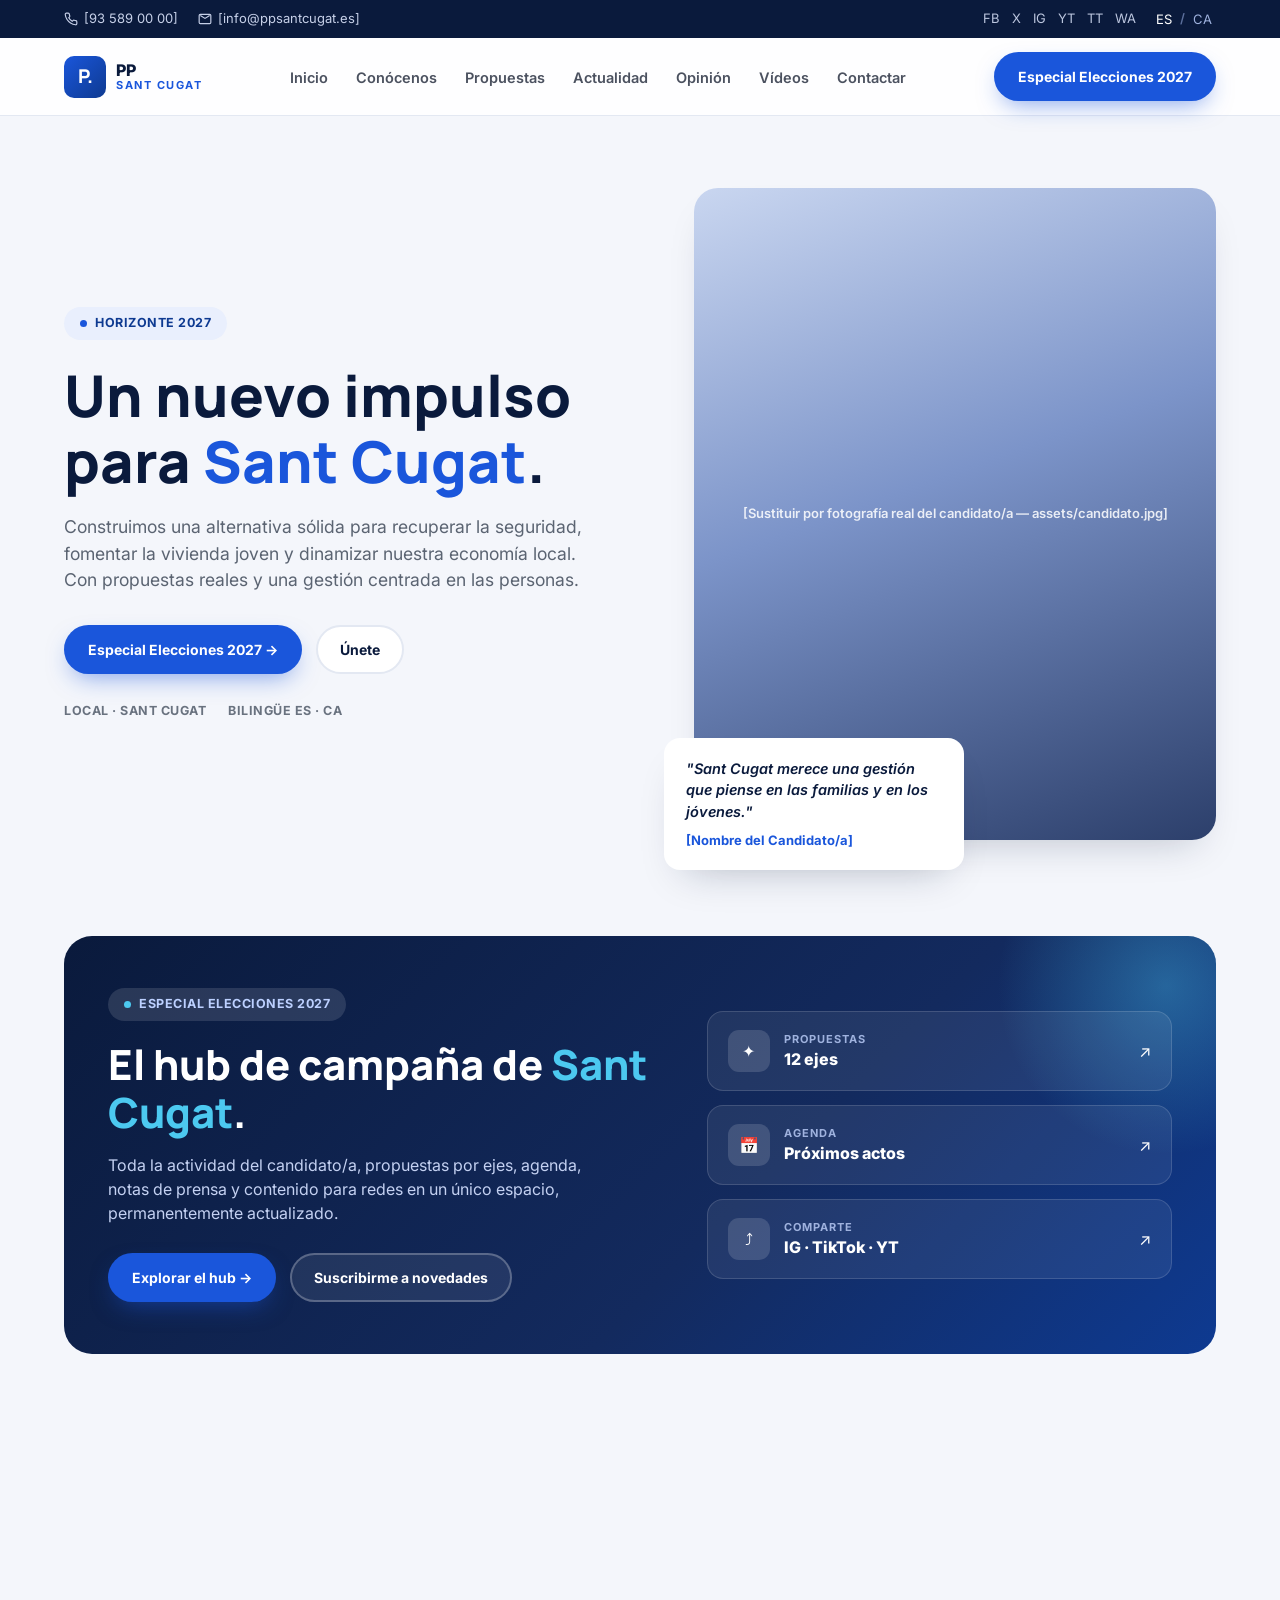
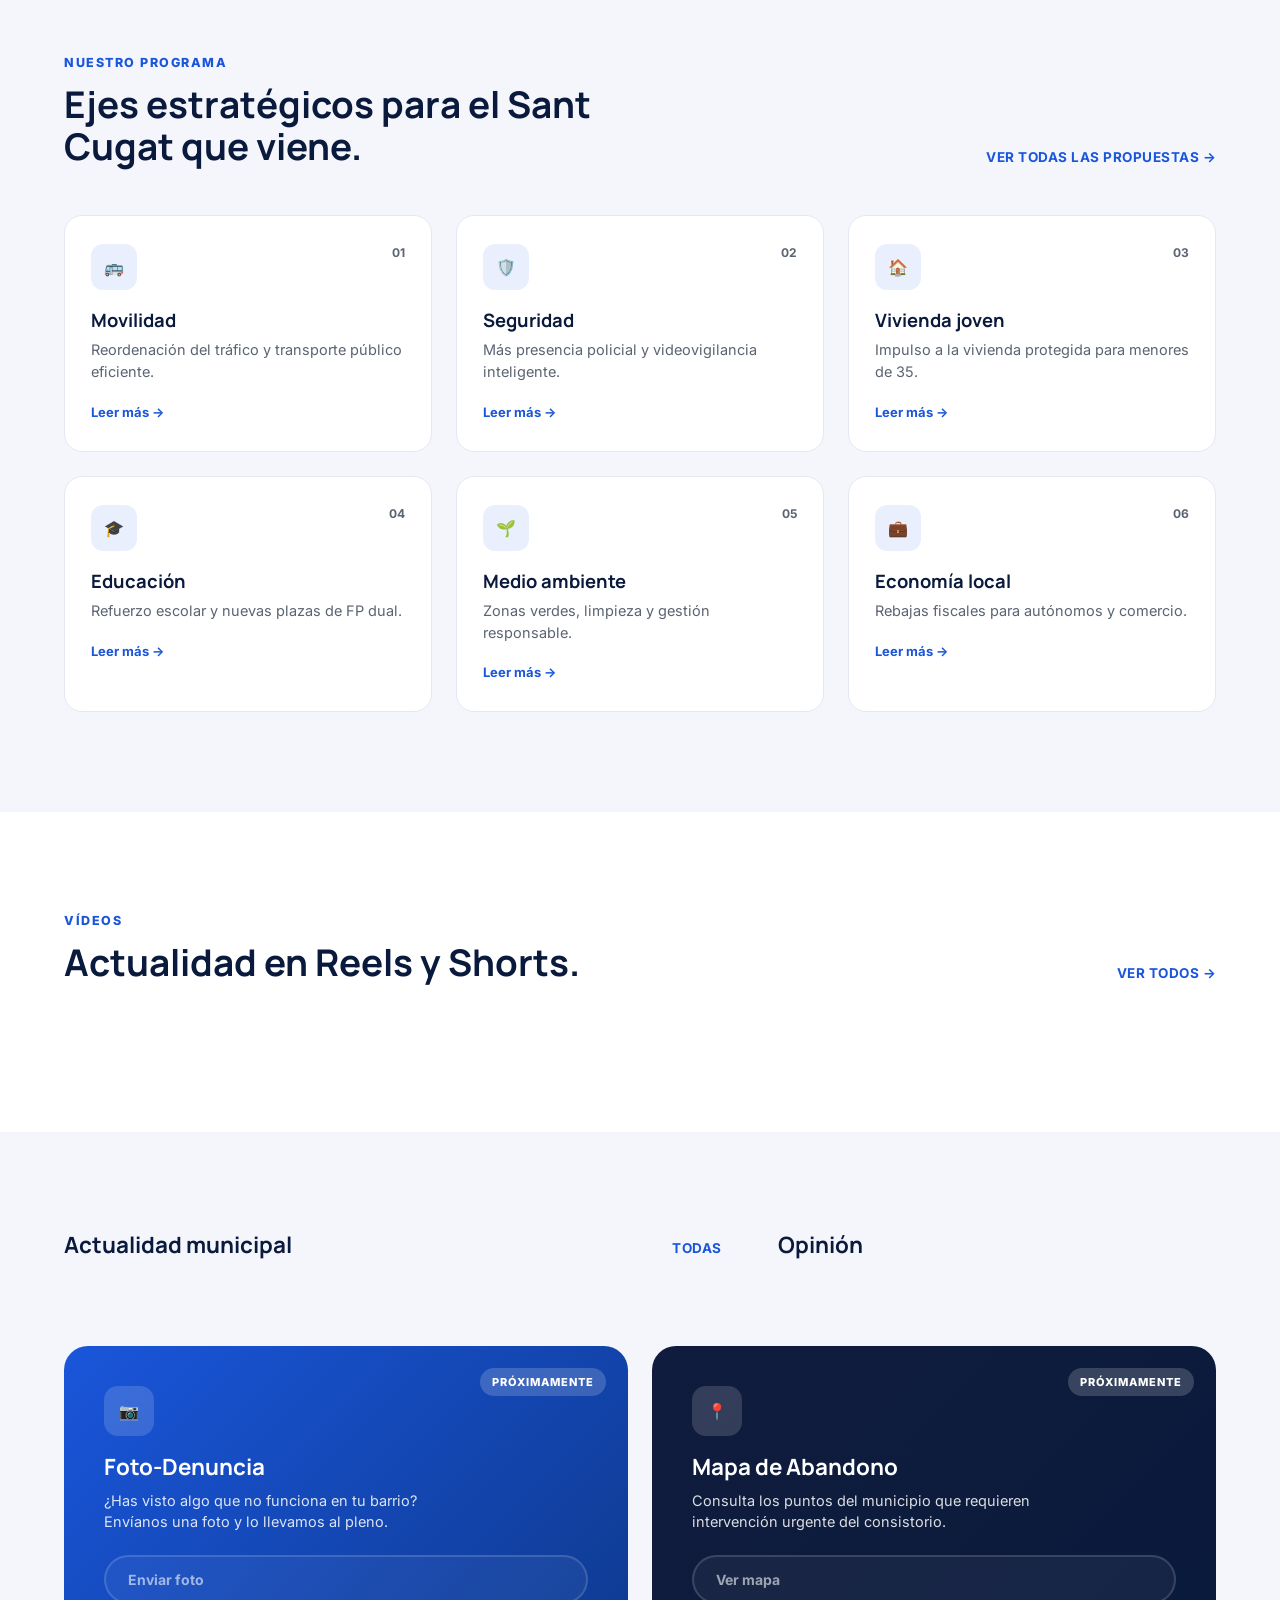
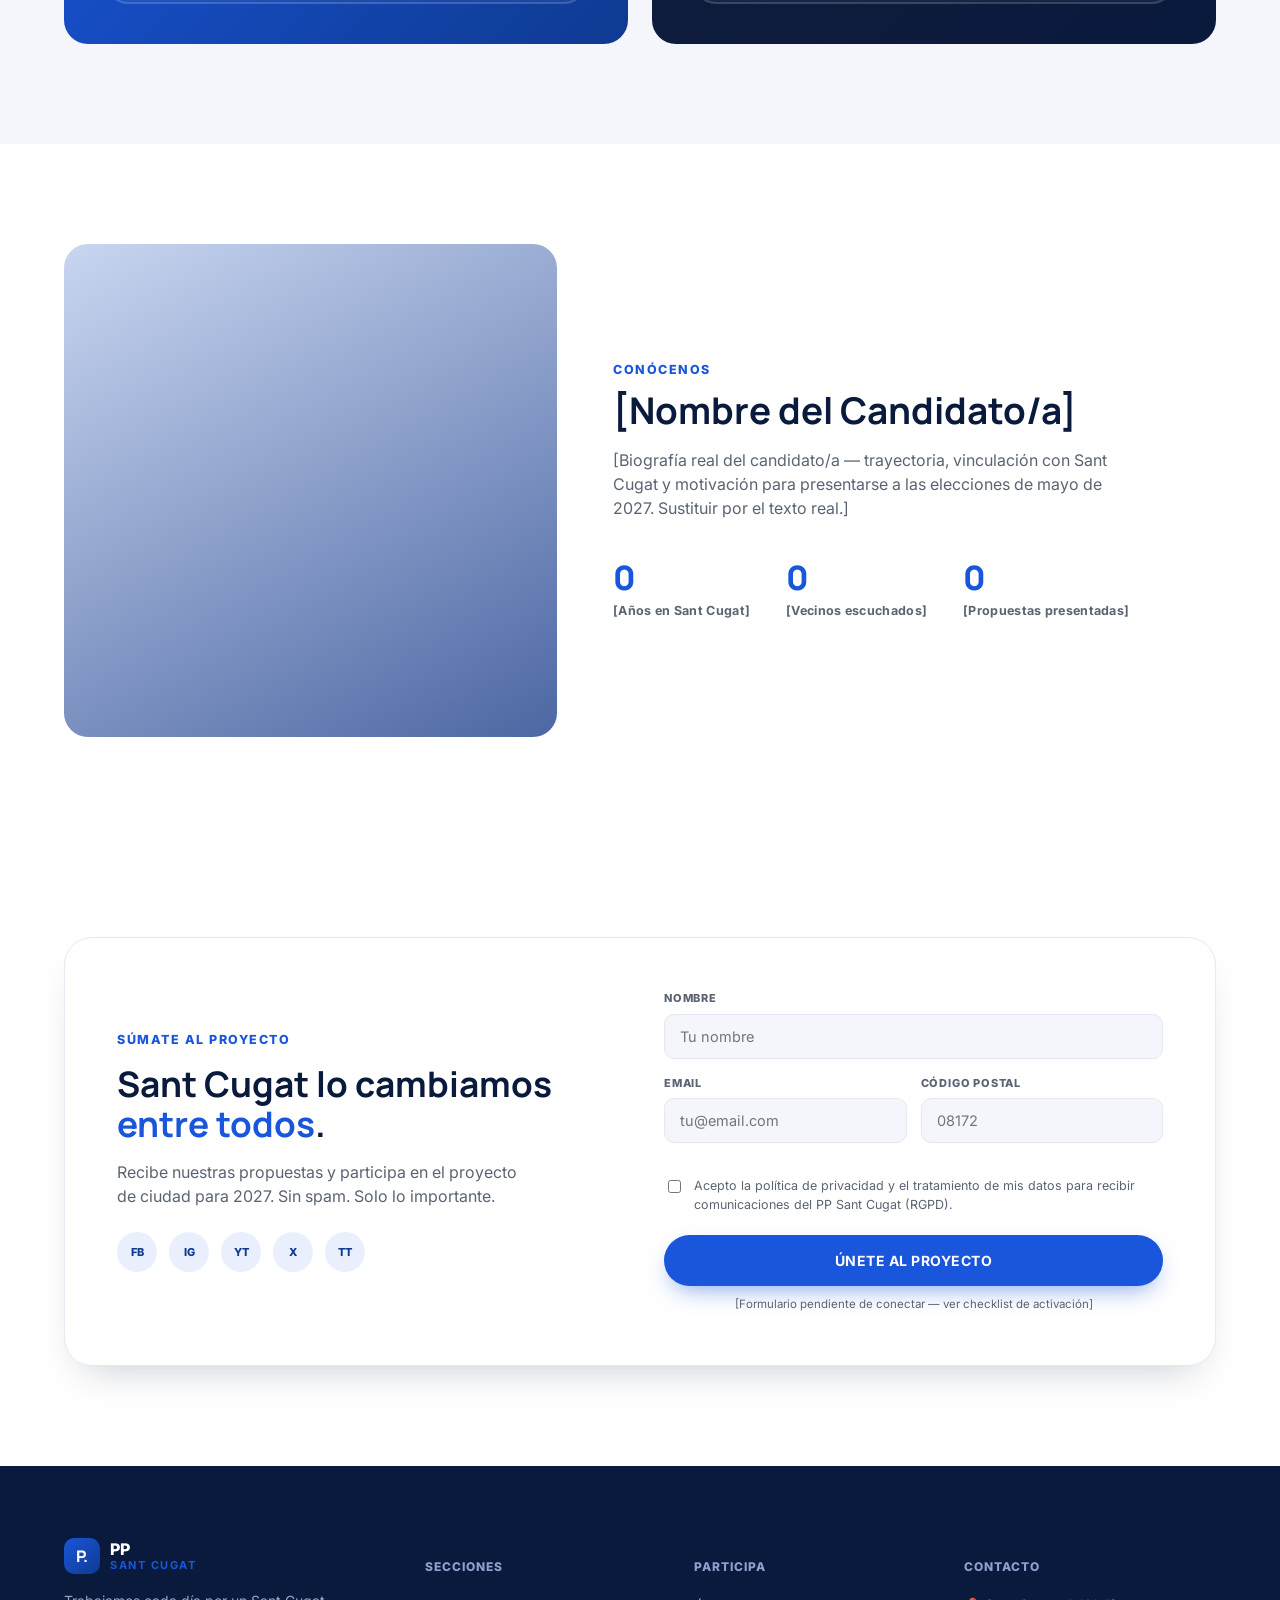
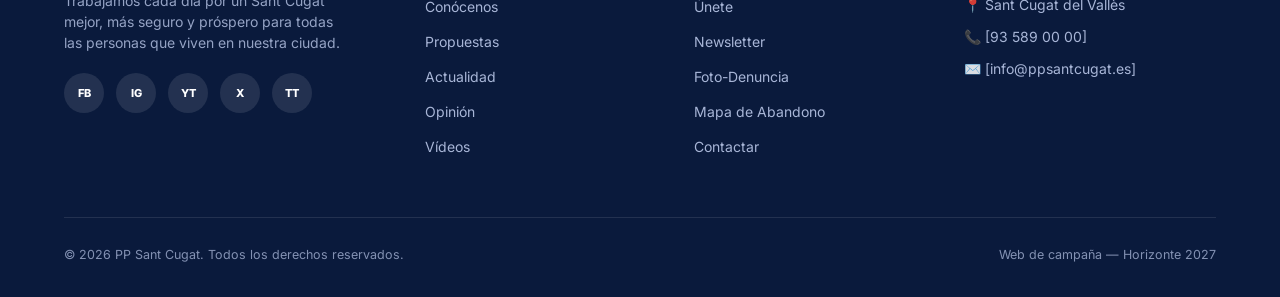
==== index.html @ 3d81be15 "Add files via upload" ====
<!DOCTYPE html>
<html lang="es">
<head>
<meta charset="UTF-8">
<meta name="viewport" content="width=device-width, initial-scale=1.0">
<title>PP Sant Cugat — Horizonte 2027</title>
<meta name="description" content="Partido Popular de Sant Cugat del Vallès. Propuestas, actualidad y agenda de cara a las elecciones municipales de mayo de 2027.">
<link rel="preconnect" href="https://fonts.googleapis.com">
<link rel="preconnect" href="https://fonts.gstatic.com" crossorigin>
<link href="https://fonts.googleapis.com/css2?family=Manrope:wght@500;700;800&family=Inter:wght@400;500;600;700&display=swap" rel="stylesheet">
<link rel="stylesheet" href="css/style.css">
</head>
<body>

<!-- ============ TOPBAR ============ -->
<div class="topbar">
  <div class="wrap">
    <div class="topbar-left">
      <a href="tel:+34935890000"><svg width="14" height="14" viewBox="0 0 24 24" fill="none" stroke="currentColor" stroke-width="2"><path d="M22 16.92v3a2 2 0 0 1-2.18 2 19.79 19.79 0 0 1-8.63-3.07 19.5 19.5 0 0 1-6-6 19.79 19.79 0 0 1-3.07-8.67A2 2 0 0 1 4.11 2h3a2 2 0 0 1 2 1.72c.127.96.361 1.903.7 2.81a2 2 0 0 1-.45 2.11L8.09 9.91a16 16 0 0 0 6 6l1.27-1.27a2 2 0 0 1 2.11-.45c.907.339 1.85.573 2.81.7A2 2 0 0 1 22 16.92z"/></svg> [93 589 00 00]</a>
      <a href="mailto:info@ppsantcugat.es"><svg width="14" height="14" viewBox="0 0 24 24" fill="none" stroke="currentColor" stroke-width="2"><path d="M4 4h16v16H4z" opacity="0"/><path d="M22 6c0-1.1-.9-2-2-2H4a2 2 0 0 0-2 2v12a2 2 0 0 0 2 2h16a2 2 0 0 0 2-2V6zm-2 0-8 5-8-5"/></svg> [info@ppsantcugat.es]</a>
    </div>
    <div class="topbar-right">
      <div class="social-inline" id="topSocial">
        <a href="#" aria-label="Facebook" data-net="facebook">FB</a>
        <a href="#" aria-label="X" data-net="x">X</a>
        <a href="#" aria-label="Instagram" data-net="instagram">IG</a>
        <a href="#" aria-label="YouTube" data-net="youtube">YT</a>
        <a href="#" aria-label="TikTok" data-net="tiktok">TT</a>
        <a href="#" aria-label="WhatsApp" data-net="whatsapp">WA</a>
      </div>
      <div class="lang-switch">
        <button data-lang="es" class="active">ES</button><span>/</span><button data-lang="ca">CA</button>
      </div>
    </div>
  </div>
</div>

<!-- ============ NAV ============ -->
<nav class="nav">
  <div class="wrap">
    <a href="#inicio" class="brand">
      <img id="logoImg" src="assets/logo-pp.png" alt="Logo Partido Popular" onerror="this.remove();document.getElementById('logoFallback').style.display='flex';">
      <div class="brand-mark" id="logoFallback" style="display:none;">P.</div>
      <div class="brand-text">
        <span class="n1">PP</span>
        <span class="n2">SANT CUGAT</span>
      </div>
    </a>
    <ul class="nav-links" id="navLinks">
      <li><a href="#inicio" data-i18n="nav_inicio">Inicio</a></li>
      <li><a href="#conocenos" data-i18n="nav_conocenos">Conócenos</a></li>
      <li><a href="#propuestas" data-i18n="nav_propuestas">Propuestas</a></li>
      <li><a href="#actualidad" data-i18n="nav_actualidad">Actualidad</a></li>
      <li><a href="#opinion" data-i18n="nav_opinion">Opinión</a></li>
      <li><a href="#videos" data-i18n="nav_videos">Vídeos</a></li>
      <li><a href="#contacto" data-i18n="nav_contacto">Contactar</a></li>
    </ul>
    <a href="#hub" class="btn btn-primary nav-cta" data-i18n="nav_cta">Especial Elecciones 2027</a>
    <button class="menu-toggle" id="menuToggle" aria-label="Menú">
      <svg width="20" height="20" viewBox="0 0 24 24" fill="none" stroke="currentColor" stroke-width="2"><path d="M3 6h18M3 12h18M3 18h18"/></svg>
    </button>
  </div>
</nav>

<!-- ============ HERO ============ -->
<header class="hero" id="inicio">
  <div class="wrap">
    <div>
      <span class="badge" data-i18n="hero_badge">Horizonte 2027</span>
      <h1 data-i18n-html="hero_title">Un nuevo impulso para <span class="accent">Sant Cugat</span>.</h1>
      <p class="lead" data-i18n="hero_lead">Construimos una alternativa sólida para recuperar la seguridad, fomentar la vivienda joven y dinamizar nuestra economía local. Con propuestas reales y una gestión centrada en las personas.</p>
      <div class="hero-actions">
        <a href="#hub" class="btn btn-primary" data-i18n="hero_cta1">Especial Elecciones 2027 →</a>
        <a href="#contacto" class="btn btn-ghost" data-i18n="hero_cta2">Únete</a>
      </div>
      <div class="hero-meta">
        <span data-i18n="hero_meta1">LOCAL · SANT CUGAT</span>
        <span data-i18n="hero_meta2">BILINGÜE ES · CA</span>
      </div>
    </div>
    <div class="hero-media">
      <div class="hero-photo">
        <div class="ph-note" data-i18n="hero_photo_note">[Sustituir por fotografía real del candidato/a — assets/candidato.jpg]</div>
      </div>
      <div class="hero-quote">
        <p data-i18n="hero_quote">"Sant Cugat merece una gestión que piense en las familias y en los jóvenes."</p>
        <div class="who">[Nombre del Candidato/a]</div>
      </div>
    </div>
  </div>
</header>

<!-- ============ HUB BANNER ============ -->
<section id="hub" style="padding:0 0 100px;">
  <div class="hub" data-reveal>
    <div class="hub-grid">
      <div>
        <span class="badge" data-i18n="hub_badge">Especial Elecciones 2027</span>
        <h2 data-i18n-html="hub_title">El hub de campaña de <span class="accent">Sant Cugat</span>.</h2>
        <p class="lead" data-i18n="hub_lead">Toda la actividad del candidato/a, propuestas por ejes, agenda, notas de prensa y contenido para redes en un único espacio, permanentemente actualizado.</p>
        <div class="hub-actions">
          <a href="#propuestas" class="btn btn-primary" data-i18n="hub_cta1">Explorar el hub →</a>
          <a href="#contacto" class="btn btn-ghost-dark" data-i18n="hub_cta2">Suscribirme a novedades</a>
        </div>
      </div>
      <div class="hub-stats">
        <a href="#propuestas" class="hub-stat">
          <div class="hub-stat-left">
            <div class="hub-stat-icon">✦</div>
            <div><div class="hub-stat-label" data-i18n="hub_stat1_label">Propuestas</div><div class="hub-stat-value" data-i18n="hub_stat1_value">12 ejes</div></div>
          </div>
          <span>↗</span>
        </a>
        <a href="#contacto" class="hub-stat">
          <div class="hub-stat-left">
            <div class="hub-stat-icon">📅</div>
            <div><div class="hub-stat-label" data-i18n="hub_stat2_label">Agenda</div><div class="hub-stat-value" data-i18n="hub_stat2_value">Próximos actos</div></div>
          </div>
          <span>↗</span>
        </a>
        <a href="#videos" class="hub-stat">
          <div class="hub-stat-left">
            <div class="hub-stat-icon">⤴</div>
            <div><div class="hub-stat-label" data-i18n="hub_stat3_label">Comparte</div><div class="hub-stat-value">IG · TikTok · YT</div></div>
          </div>
          <span>↗</span>
        </a>
      </div>
    </div>
  </div>
</section>

<!-- ============ PROPUESTAS ============ -->
<section id="propuestas">
  <div class="wrap">
    <div class="section-head">
      <div>
        <span class="eyebrow" data-i18n="prop_eyebrow">Nuestro programa</span>
        <h2 data-i18n="prop_title">Ejes estratégicos para el Sant Cugat que viene.</h2>
      </div>
      <a href="#" class="section-link" data-i18n="prop_link">VER TODAS LAS PROPUESTAS →</a>
    </div>
    <div class="cards-grid" id="proposalsGrid"></div>
  </div>
</section>

<!-- ============ VIDEOS ============ -->
<section id="videos" style="background:var(--surface);">
  <div class="wrap">
    <div class="section-head">
      <div>
        <span class="eyebrow" data-i18n="vid_eyebrow">Vídeos</span>
        <h2 data-i18n="vid_title">Actualidad en Reels y Shorts.</h2>
      </div>
      <a href="#" class="section-link" data-i18n="vid_link">VER TODOS →</a>
    </div>
    <div class="video-row" id="videoRow"></div>
  </div>
</section>

<!-- ============ ACTUALIDAD + OPINION ============ -->
<section id="actualidad">
  <div class="wrap">
    <div class="news-grid">
      <div>
        <div class="news-head">
          <h3 data-i18n="news_title">Actualidad municipal</h3>
          <a href="#" class="section-link" data-i18n="news_link">TODAS</a>
        </div>
        <div id="newsList"></div>
      </div>
      <div id="opinion">
        <div class="news-head">
          <h3 data-i18n="opinion_title">Opinión</h3>
        </div>
        <div id="opinionList"></div>
      </div>
    </div>

    <div class="feature-row">
      <div class="feature-card blue" data-reveal>
        <span class="soon-pill" data-i18n="soon">Próximamente</span>
        <div class="feature-icon">📷</div>
        <h3 data-i18n="foto_title">Foto-Denuncia</h3>
        <p data-i18n="foto_lead">¿Has visto algo que no funciona en tu barrio? Envíanos una foto y lo llevamos al pleno.</p>
        <span class="btn btn-ghost-dark" style="opacity:.6;cursor:not-allowed;" data-i18n="foto_cta">Enviar foto</span>
      </div>
      <div class="feature-card dark" data-reveal>
        <span class="soon-pill" data-i18n="soon">Próximamente</span>
        <div class="feature-icon">📍</div>
        <h3 data-i18n="mapa_title">Mapa de Abandono</h3>
        <p data-i18n="mapa_lead">Consulta los puntos del municipio que requieren intervención urgente del consistorio.</p>
        <span class="btn btn-ghost-dark" style="opacity:.6;cursor:not-allowed;" data-i18n="mapa_cta">Ver mapa</span>
      </div>
    </div>
  </div>
</section>

<!-- ============ CONÓCENOS ============ -->
<section class="about" id="conocenos">
  <div class="wrap">
    <div class="about-photo" data-reveal></div>
    <div data-reveal>
      <span class="eyebrow" data-i18n="about_eyebrow">Conócenos</span>
      <h2 style="font-size:clamp(1.7rem,3vw,2.3rem);color:var(--pp-navy);margin-bottom:16px;" data-i18n="about_title">[Nombre del Candidato/a]</h2>
      <p style="color:var(--muted);max-width:520px;" data-i18n="about_bio">[Biografía real del candidato/a — trayectoria, vinculación con Sant Cugat y motivación para presentarse a las elecciones de mayo de 2027. Sustituir por el texto real.]</p>
      <div class="stat-row">
        <div class="stat"><div class="num" data-count="0">0</div><div class="lbl" data-i18n="about_stat1">[Años en Sant Cugat]</div></div>
        <div class="stat"><div class="num" data-count="0">0</div><div class="lbl" data-i18n="about_stat2">[Vecinos escuchados]</div></div>
        <div class="stat"><div class="num" data-count="0">0</div><div class="lbl" data-i18n="about_stat3">[Propuestas presentadas]</div></div>
      </div>
    </div>
  </div>
</section>

<!-- ============ JOIN / NEWSLETTER ============ -->
<section class="join" id="contacto">
  <div class="wrap">
    <div class="join-box" data-reveal>
      <div class="join-grid">
        <div>
          <span class="eyebrow" data-i18n="join_eyebrow">Súmate al proyecto</span>
          <h2 data-i18n-html="join_title">Sant Cugat lo cambiamos <span class="accent" style="color:var(--pp-blue);">entre todos</span>.</h2>
          <p class="lead" data-i18n="join_lead">Recibe nuestras propuestas y participa en el proyecto de ciudad para 2027. Sin spam. Solo lo importante.</p>
          <div class="social-circles">
            <a class="scircle" href="#" data-net="facebook">FB</a>
            <a class="scircle" href="#" data-net="instagram">IG</a>
            <a class="scircle" href="#" data-net="youtube">YT</a>
            <a class="scircle" href="#" data-net="x">X</a>
            <a class="scircle" href="#" data-net="tiktok">TT</a>
          </div>
        </div>
        <form id="joinForm" onsubmit="return handleJoinSubmit(event)">
          <div class="field">
            <label data-i18n="form_name">Nombre</label>
            <input type="text" name="nombre" data-i18n-placeholder="form_name_ph" placeholder="Tu nombre" required>
          </div>
          <div class="field-row">
            <div class="field">
              <label data-i18n="form_email">Email</label>
              <input type="email" name="email" placeholder="tu@email.com" required>
            </div>
            <div class="field">
              <label data-i18n="form_cp">Código postal</label>
              <input type="text" name="cp" placeholder="08172" pattern="[0-9]{5}">
            </div>
          </div>
          <label class="checkbox-row">
            <input type="checkbox" required>
            <span data-i18n="form_rgpd">Acepto la política de privacidad y el tratamiento de mis datos para recibir comunicaciones del PP Sant Cugat (RGPD).</span>
          </label>
          <button type="submit" class="btn btn-primary submit-btn" data-i18n="form_submit">ÚNETE AL PROYECTO</button>
          <p class="form-note" data-i18n="form_note">[Formulario pendiente de conectar — ver checklist de activación]</p>
        </form>
      </div>
    </div>
  </div>
</section>

<!-- ============ FOOTER ============ -->
<footer>
  <div class="wrap">
    <div class="footer-grid">
      <div class="footer-brand">
        <div class="brand" style="margin-bottom:4px;">
          <div class="brand-mark" style="width:36px;height:36px;font-size:16px;">P.</div>
          <div class="brand-text"><span class="n1" style="color:#fff;">PP</span><span class="n2">SANT CUGAT</span></div>
        </div>
        <p data-i18n="footer_desc">Trabajamos cada día por un Sant Cugat mejor, más seguro y próspero para todas las personas que viven en nuestra ciudad.</p>
        <div class="social-circles">
          <a class="scircle" style="background:rgba(255,255,255,.1);color:#fff;" href="#" data-net="facebook">FB</a>
          <a class="scircle" style="background:rgba(255,255,255,.1);color:#fff;" href="#" data-net="instagram">IG</a>
          <a class="scircle" style="background:rgba(255,255,255,.1);color:#fff;" href="#" data-net="youtube">YT</a>
          <a class="scircle" style="background:rgba(255,255,255,.1);color:#fff;" href="#" data-net="x">X</a>
          <a class="scircle" style="background:rgba(255,255,255,.1);color:#fff;" href="#" data-net="tiktok">TT</a>
        </div>
      </div>
      <div>
        <h5 data-i18n="footer_h1">Secciones</h5>
        <ul>
          <li><a href="#conocenos" data-i18n="nav_conocenos">Conócenos</a></li>
          <li><a href="#propuestas" data-i18n="nav_propuestas">Propuestas</a></li>
          <li><a href="#actualidad" data-i18n="nav_actualidad">Actualidad</a></li>
          <li><a href="#opinion" data-i18n="nav_opinion">Opinión</a></li>
          <li><a href="#videos" data-i18n="nav_videos">Vídeos</a></li>
        </ul>
      </div>
      <div>
        <h5 data-i18n="footer_h2">Participa</h5>
        <ul>
          <li><a href="#contacto" data-i18n="footer_join">Únete</a></li>
          <li><a href="#contacto" data-i18n="footer_newsletter">Newsletter</a></li>
          <li><a href="#actualidad" data-i18n="foto_title">Foto-Denuncia</a></li>
          <li><a href="#actualidad" data-i18n="mapa_title">Mapa de Abandono</a></li>
          <li><a href="#contacto" data-i18n="nav_contacto">Contactar</a></li>
        </ul>
      </div>
      <div>
        <h5 data-i18n="footer_h3">Contacto</h5>
        <ul class="footer-contact">
          <li>📍 Sant Cugat del Vallès</li>
          <li>📞 [93 589 00 00]</li>
          <li>✉️ [info@ppsantcugat.es]</li>
        </ul>
      </div>
    </div>
    <div class="footer-bottom">
      <span data-i18n-html="footer_copy">© 2026 PP Sant Cugat. Todos los derechos reservados.</span>
      <span data-i18n="footer_credit">Web de campaña — Horizonte 2027</span>
    </div>
  </div>
</footer>

<!-- ============ DATOS DINÁMICOS ============ -->
<script src="data/videos.js"></script>
<script src="data/news.js"></script>
<script src="js/main.js"></script>
</body>
</html>
---- css/style.css ----
:root{
  --pp-blue:#1a56db;
  --pp-blue-dark:#0e3a91;
  --pp-navy:#0a1a3c;
  --pp-sky:#4cc9f0;
  --bg:#f4f6fb;
  --surface:#ffffff;
  --text:#0f172a;
  --muted:#5b6472;
  --border:#e3e8f2;
  --radius:18px;
  --radius-sm:12px;
  --shadow:0 20px 40px -20px rgba(10,26,60,.25);
  --container:1200px;
}
*{box-sizing:border-box;}
html{scroll-behavior:smooth;}
body{
  margin:0;
  font-family:'Inter',sans-serif;
  color:var(--text);
  background:var(--bg);
  line-height:1.5;
  -webkit-font-smoothing:antialiased;
}
h1,h2,h3,h4{font-family:'Manrope',sans-serif;margin:0;line-height:1.15;}
p{margin:0;}
img{max-width:100%;display:block;}
a{color:inherit;text-decoration:none;}
ul{margin:0;padding:0;list-style:none;}
button{font-family:inherit;cursor:pointer;}
::selection{background:var(--pp-blue);color:#fff;}
::-webkit-scrollbar{width:10px;}
::-webkit-scrollbar-track{background:var(--bg);}
::-webkit-scrollbar-thumb{background:var(--pp-blue);border-radius:10px;}

.wrap{max-width:var(--container);margin:0 auto;padding:0 24px;}
.visually-hidden{position:absolute;width:1px;height:1px;overflow:hidden;clip:rect(0,0,0,0);white-space:nowrap;}

/* ---------- Topbar ---------- */
.topbar{background:var(--pp-navy);color:#dbe4fb;font-size:13px;}
.topbar .wrap{display:flex;align-items:center;justify-content:space-between;padding:9px 24px;flex-wrap:wrap;gap:8px;}
.topbar-left{display:flex;gap:20px;align-items:center;flex-wrap:wrap;}
.topbar-left a{display:flex;align-items:center;gap:6px;color:#dbe4fb;opacity:.9;transition:opacity .2s;}
.topbar-left a:hover{opacity:1;}
.topbar-right{display:flex;align-items:center;gap:16px;}
.social-inline{display:flex;gap:12px;}
.social-inline a{opacity:.85;transition:opacity .2s, transform .2s;}
.social-inline a:hover{opacity:1;transform:translateY(-1px);}
.lang-switch{display:flex;gap:4px;align-items:center;font-weight:600;}
.lang-switch button{background:none;border:none;color:#9fb2de;padding:2px 4px;font-size:13px;}
.lang-switch button.active{color:#fff;}
.lang-switch span{color:#5c6f9c;}

/* ---------- Nav ---------- */
.nav{position:sticky;top:0;z-index:100;background:rgba(255,255,255,.85);backdrop-filter:blur(10px);border-bottom:1px solid var(--border);}
.nav .wrap{display:flex;align-items:center;justify-content:space-between;padding:14px 24px;gap:20px;}
.brand{display:flex;align-items:center;gap:10px;}
.brand-mark{width:42px;height:42px;border-radius:10px;background:linear-gradient(135deg,var(--pp-blue),var(--pp-blue-dark));display:flex;align-items:center;justify-content:center;color:#fff;font-weight:800;font-family:'Manrope',sans-serif;font-size:19px;flex-shrink:0;}
.brand img{height:42px;width:auto;}
.brand-text{display:flex;flex-direction:column;line-height:1.1;}
.brand-text .n1{font-weight:800;font-size:16px;color:var(--pp-navy);letter-spacing:.3px;}
.brand-text .n2{font-weight:700;font-size:11px;color:var(--pp-blue);letter-spacing:1.5px;}
.nav-links{display:flex;gap:28px;align-items:center;}
.nav-links a{font-size:14.5px;font-weight:600;color:var(--text);opacity:.75;transition:opacity .2s,color .2s;position:relative;}
.nav-links a:hover{opacity:1;color:var(--pp-blue);}
.btn{display:inline-flex;align-items:center;gap:8px;padding:12px 22px;border-radius:100px;font-weight:700;font-size:14px;border:2px solid transparent;transition:transform .2s,box-shadow .2s,background .2s,color .2s;white-space:nowrap;}
.btn-primary{background:var(--pp-blue);color:#fff;box-shadow:0 10px 24px -8px rgba(26,86,219,.55);}
.btn-primary:hover{transform:translateY(-2px);box-shadow:0 16px 30px -8px rgba(26,86,219,.65);}
.btn-ghost{background:#fff;color:var(--pp-navy);border-color:var(--border);}
.btn-ghost:hover{border-color:var(--pp-blue);color:var(--pp-blue);transform:translateY(-2px);}
.btn-ghost-dark{background:rgba(255,255,255,.08);color:#fff;border-color:rgba(255,255,255,.25);}
.btn-ghost-dark:hover{background:#fff;color:var(--pp-navy);}
.nav-cta{display:none;}
@media(min-width:1080px){.nav-cta{display:inline-flex;}}
.menu-toggle{display:flex;background:none;border:1px solid var(--border);border-radius:10px;padding:9px 11px;}
@media(min-width:1080px){.menu-toggle{display:none;}}
@media(max-width:1079px){.nav-links{position:fixed;inset:64px 0 0 0;background:#fff;flex-direction:column;padding:32px 24px;gap:22px;transform:translateX(100%);transition:transform .3s ease;overflow-y:auto;}
  .nav-links.open{transform:translateX(0);}
  .nav-links a{font-size:18px;opacity:1;}
}

/* ---------- Hero ---------- */
.hero{padding:72px 0 96px;overflow:hidden;position:relative;}
.hero .wrap{display:grid;grid-template-columns:1.1fr 1fr;gap:56px;align-items:center;}
@media(max-width:900px){.hero .wrap{grid-template-columns:1fr;}}
.badge{display:inline-flex;align-items:center;gap:8px;padding:7px 16px;border-radius:100px;background:#e9effd;color:var(--pp-blue-dark);font-weight:700;font-size:12.5px;letter-spacing:.5px;text-transform:uppercase;}
.badge::before{content:'';width:7px;height:7px;border-radius:50%;background:var(--pp-blue);}
.hero h1{font-size:clamp(2.4rem,5vw,3.6rem);font-weight:800;margin:22px 0 20px;color:var(--pp-navy);}
.hero h1 .accent{color:var(--pp-blue);}
.hero p.lead{font-size:1.1rem;color:var(--muted);max-width:520px;margin-bottom:32px;}
.hero-actions{display:flex;gap:14px;flex-wrap:wrap;margin-bottom:28px;}
.hero-meta{display:flex;gap:22px;flex-wrap:wrap;font-size:12.5px;font-weight:700;letter-spacing:.5px;color:var(--muted);}
.hero-meta span{opacity:.9;}
.hero-media{position:relative;}
.hero-photo{aspect-ratio:4/5;border-radius:24px;background:linear-gradient(160deg,#c9d6f0,#7c94c9 45%,#2c3f6b);position:relative;overflow:hidden;box-shadow:var(--shadow);}
.hero-photo img{width:100%;height:100%;object-fit:cover;}
.hero-photo .ph-note{position:absolute;inset:0;display:flex;align-items:center;justify-content:center;text-align:center;color:rgba(255,255,255,.85);font-size:13px;padding:20px;font-weight:600;}
.hero-quote{position:absolute;left:-30px;bottom:-30px;background:#fff;border-radius:16px;padding:20px 22px;box-shadow:var(--shadow);max-width:300px;}
@media(max-width:560px){.hero-quote{position:static;margin-top:20px;left:0;bottom:0;}}
.hero-quote p{font-style:italic;color:var(--pp-navy);font-weight:600;font-size:14.5px;margin-bottom:8px;}
.hero-quote .who{color:var(--pp-blue);font-size:13px;font-weight:700;}

/* ---------- Hub banner ---------- */
.hub{background:linear-gradient(135deg,var(--pp-navy),#132a5e 60%,var(--pp-blue-dark));color:#fff;border-radius:28px;padding:52px 44px;margin:0 auto 100px;max-width:calc(var(--container) - 48px);position:relative;overflow:hidden;}
.hub::after{content:'';position:absolute;right:-120px;top:-120px;width:340px;height:340px;border-radius:50%;background:radial-gradient(circle,rgba(76,201,240,.35),transparent 70%);}
.hub-grid{display:grid;grid-template-columns:1.2fr 1fr;gap:40px;position:relative;z-index:1;}
@media(max-width:900px){.hub-grid{grid-template-columns:1fr;}}
.hub .badge{background:rgba(255,255,255,.12);color:#bcd0ff;}
.hub .badge::before{background:var(--pp-sky);}
.hub h2{font-size:clamp(1.9rem,3.6vw,2.6rem);margin:20px 0 16px;font-weight:800;}
.hub h2 .accent{color:var(--pp-sky);}
.hub p.lead{color:#c4d1f2;max-width:480px;margin-bottom:28px;}
.hub-actions{display:flex;gap:14px;flex-wrap:wrap;}
.hub-stats{display:flex;flex-direction:column;gap:14px;justify-content:center;}
.hub-stat{background:rgba(255,255,255,.07);border:1px solid rgba(255,255,255,.14);border-radius:16px;padding:18px 20px;display:flex;align-items:center;justify-content:space-between;gap:14px;transition:transform .25s, background .25s;}
.hub-stat:hover{transform:translateY(-3px);background:rgba(255,255,255,.12);}
.hub-stat-left{display:flex;align-items:center;gap:14px;}
.hub-stat-icon{width:42px;height:42px;border-radius:11px;background:rgba(255,255,255,.14);display:flex;align-items:center;justify-content:center;flex-shrink:0;}
.hub-stat-label{font-size:11px;letter-spacing:1px;text-transform:uppercase;color:#9fb2de;font-weight:700;}
.hub-stat-value{font-weight:800;font-size:16px;}

/* ---------- Sections ---------- */
section{padding:100px 0;}
.section-head{display:flex;justify-content:space-between;align-items:flex-end;gap:24px;margin-bottom:48px;flex-wrap:wrap;}
.eyebrow{color:var(--pp-blue);font-weight:800;letter-spacing:1.5px;text-transform:uppercase;font-size:12.5px;margin-bottom:10px;display:block;}
.section-head h2{font-size:clamp(1.7rem,3vw,2.3rem);color:var(--pp-navy);max-width:640px;}
.section-link{font-weight:700;color:var(--pp-blue);font-size:13.5px;letter-spacing:.5px;white-space:nowrap;transition:opacity .2s;}
.section-link:hover{opacity:.7;}

/* Propuestas */
.cards-grid{display:grid;grid-template-columns:repeat(3,1fr);gap:24px;}
@media(max-width:900px){.cards-grid{grid-template-columns:repeat(2,1fr);}}
@media(max-width:620px){.cards-grid{grid-template-columns:1fr;}}
.card{background:var(--surface);border:1px solid var(--border);border-radius:var(--radius);padding:28px 26px;transition:transform .3s,box-shadow .3s,border-color .3s;opacity:0;transform:translateY(28px);}
.card.reveal-in{opacity:1;transform:translateY(0);}
.card:hover{transform:translateY(-6px);box-shadow:var(--shadow);border-color:transparent;}
.card-top{display:flex;justify-content:space-between;align-items:flex-start;margin-bottom:20px;}
.card-icon{width:46px;height:46px;border-radius:12px;background:#e9effd;display:flex;align-items:center;justify-content:center;color:var(--pp-blue);}
.card-num{font-size:12px;color:var(--muted);font-weight:700;}
.card h3{font-size:1.15rem;color:var(--pp-navy);margin-bottom:8px;}
.card p{color:var(--muted);font-size:14.5px;margin-bottom:16px;}
.card-link{font-weight:700;font-size:13px;color:var(--pp-blue);display:inline-flex;align-items:center;gap:6px;}

/* Videos */
.video-row{display:grid;grid-template-columns:repeat(5,1fr);gap:20px;}
@media(max-width:1000px){.video-row{grid-template-columns:repeat(3,1fr);}}
@media(max-width:640px){.video-row{grid-template-columns:repeat(2,1fr);}}
.video-card{position:relative;border-radius:18px;overflow:hidden;aspect-ratio:9/16;background:linear-gradient(160deg,#12305f,#0a1a3c 70%);cursor:pointer;opacity:0;transform:translateY(28px);transition:opacity .5s,transform .5s;}
.video-card.reveal-in{opacity:1;transform:translateY(0);}
.video-card:hover .video-play{transform:scale(1.12);background:#fff;color:var(--pp-navy);}
.video-platform{position:absolute;top:12px;right:12px;background:rgba(255,255,255,.15);backdrop-filter:blur(4px);color:#fff;font-size:10px;font-weight:800;letter-spacing:1px;text-transform:uppercase;padding:5px 9px;border-radius:100px;z-index:2;}
.video-play{position:absolute;top:50%;left:50%;transform:translate(-50%,-50%) scale(1);width:52px;height:52px;border-radius:50%;background:rgba(255,255,255,.22);backdrop-filter:blur(4px);display:flex;align-items:center;justify-content:center;color:#fff;transition:transform .25s,background .25s,color .25s;z-index:2;}
.video-info{position:absolute;left:0;right:0;bottom:0;padding:16px 14px;background:linear-gradient(0deg,rgba(0,0,0,.75),transparent);color:#fff;z-index:2;}
.video-info .vt{font-weight:700;font-size:13px;line-height:1.3;}
.video-info .vh{font-size:11px;opacity:.75;margin-top:4px;}
.video-embed{position:absolute;inset:0;width:100%;height:100%;border:0;z-index:1;}

/* Actualidad / Opinion */
.news-grid{display:grid;grid-template-columns:1.5fr 1fr;gap:56px;}
@media(max-width:900px){.news-grid{grid-template-columns:1fr;gap:40px;}}
.news-head{display:flex;justify-content:space-between;align-items:baseline;margin-bottom:24px;}
.news-head h3{font-size:1.4rem;color:var(--pp-navy);}
.news-item{display:flex;gap:18px;padding:20px 0;border-bottom:1px solid var(--border);opacity:0;transform:translateY(20px);transition:opacity .5s,transform .5s;}
.news-item.reveal-in{opacity:1;transform:translateY(0);}
.news-item:last-child{border-bottom:none;}
.news-thumb{width:120px;height:88px;border-radius:12px;background:linear-gradient(140deg,#dbe4fb,#9db3e6);flex-shrink:0;overflow:hidden;}
.news-thumb img{width:100%;height:100%;object-fit:cover;}
.news-meta{font-size:11.5px;font-weight:800;letter-spacing:.5px;text-transform:uppercase;color:var(--pp-blue);margin-bottom:6px;display:flex;gap:8px;align-items:center;}
.news-meta .dot{width:4px;height:4px;border-radius:50%;background:var(--muted);}
.news-meta .date{color:var(--muted);font-weight:600;text-transform:none;letter-spacing:0;}
.news-item h4{font-size:1.02rem;color:var(--pp-navy);margin-bottom:6px;}
.news-item p{font-size:13.5px;color:var(--muted);}
.op-item{padding:18px 0;border-bottom:1px solid var(--border);opacity:0;transform:translateY(20px);transition:opacity .5s,transform .5s;}
.op-item.reveal-in{opacity:1;transform:translateY(0);}
.op-item:last-child{border-bottom:none;}
.op-num{font-size:11.5px;font-weight:800;color:var(--pp-blue);letter-spacing:.5px;margin-bottom:6px;text-transform:uppercase;}
.op-item h4{font-size:1.02rem;color:var(--pp-navy);margin-bottom:6px;}
.op-item .who{font-size:13px;color:var(--muted);}

/* Feature cards */
.feature-row{display:grid;grid-template-columns:1fr 1fr;gap:24px;margin-top:64px;}
@media(max-width:760px){.feature-row{grid-template-columns:1fr;}}
.feature-card{border-radius:24px;padding:40px;position:relative;overflow:hidden;min-height:220px;display:flex;flex-direction:column;justify-content:center;opacity:0;transform:translateY(24px);transition:opacity .5s,transform .5s;}
.feature-card.reveal-in{opacity:1;transform:translateY(0);}
.feature-card.blue{background:linear-gradient(135deg,var(--pp-blue),var(--pp-blue-dark));color:#fff;}
.feature-card.dark{background:linear-gradient(135deg,#101c3d,var(--pp-navy));color:#fff;}
.feature-icon{width:50px;height:50px;border-radius:14px;background:rgba(255,255,255,.15);display:flex;align-items:center;justify-content:center;margin-bottom:18px;}
.feature-card h3{font-size:1.4rem;margin-bottom:10px;}
.feature-card p{opacity:.85;margin-bottom:22px;max-width:360px;font-size:14.5px;}
.soon-pill{position:absolute;top:22px;right:22px;background:rgba(255,255,255,.18);backdrop-filter:blur(4px);font-size:11px;font-weight:800;letter-spacing:1px;text-transform:uppercase;padding:6px 12px;border-radius:100px;}

/* About / Conócenos */
.about{background:var(--surface);}
.about .wrap{display:grid;grid-template-columns:.9fr 1.1fr;gap:56px;align-items:center;}
@media(max-width:900px){.about .wrap{grid-template-columns:1fr;}}
.about-photo{aspect-ratio:1/1;border-radius:24px;background:linear-gradient(150deg,#c9d6f0,#4c67a3);}
.stat-row{display:flex;gap:36px;margin-top:32px;flex-wrap:wrap;}
.stat{}
.stat .num{font-family:'Manrope',sans-serif;font-weight:800;font-size:2.1rem;color:var(--pp-blue);}
.stat .lbl{font-size:12.5px;color:var(--muted);font-weight:700;letter-spacing:.3px;}

/* Join / newsletter */
.join{background:var(--surface);}
.join-box{border:1px solid var(--border);border-radius:28px;padding:52px;box-shadow:var(--shadow);}
.join-grid{display:grid;grid-template-columns:1fr 1fr;gap:48px;align-items:center;}
@media(max-width:860px){.join-grid{grid-template-columns:1fr;}}
.join h2{font-size:clamp(1.7rem,3vw,2.2rem);color:var(--pp-navy);margin:14px 0 16px;}
.join p.lead{color:var(--muted);margin-bottom:24px;max-width:420px;}
.social-circles{display:flex;gap:12px;}
.scircle{width:40px;height:40px;border-radius:50%;background:#e9effd;color:var(--pp-blue-dark);display:flex;align-items:center;justify-content:center;font-weight:800;font-size:11px;transition:transform .2s,background .2s,color .2s;}
.scircle:hover{background:var(--pp-blue);color:#fff;transform:translateY(-2px);}
.field{margin-bottom:16px;}
.field label{display:block;font-size:11px;font-weight:800;letter-spacing:.8px;text-transform:uppercase;color:var(--muted);margin-bottom:7px;}
.field input{width:100%;padding:13px 15px;border-radius:10px;border:1px solid var(--border);background:var(--bg);font-family:inherit;font-size:14.5px;color:var(--text);transition:border-color .2s,background .2s;}
.field input:focus{outline:none;border-color:var(--pp-blue);background:#fff;}
.field-row{display:grid;grid-template-columns:1fr 1fr;gap:14px;}
@media(max-width:480px){.field-row{grid-template-columns:1fr;}}
.checkbox-row{display:flex;gap:10px;align-items:flex-start;margin:18px 0 20px;font-size:12.5px;color:var(--muted);}
.checkbox-row input{margin-top:3px;}
.submit-btn{width:100%;justify-content:center;padding:15px;font-size:14px;letter-spacing:.5px;}
.form-note{font-size:11.5px;color:var(--muted);margin-top:10px;text-align:center;}

/* Footer */
footer{background:var(--pp-navy);color:#c4d1f2;padding:72px 0 32px;}
.footer-grid{display:grid;grid-template-columns:1.4fr 1fr 1fr 1.1fr;gap:40px;padding-bottom:48px;border-bottom:1px solid rgba(255,255,255,.1);}
@media(max-width:800px){.footer-grid{grid-template-columns:1fr 1fr;}}
@media(max-width:520px){.footer-grid{grid-template-columns:1fr;}}
.footer-grid h5{font-size:12px;letter-spacing:1px;text-transform:uppercase;color:#8ea0cf;margin-bottom:18px;font-weight:800;}
.footer-grid ul li{margin-bottom:11px;}
.footer-grid ul a{opacity:.85;transition:opacity .2s;font-size:14px;}
.footer-grid ul a:hover{opacity:1;color:#fff;}
.footer-brand p{margin:16px 0 20px;opacity:.75;font-size:14px;max-width:280px;}
.footer-contact li{display:flex;align-items:center;gap:10px;opacity:.85;font-size:14px;margin-bottom:12px;}
.footer-bottom{display:flex;justify-content:space-between;align-items:center;padding-top:28px;flex-wrap:wrap;gap:12px;font-size:12.5px;opacity:.65;}

/* Reveal helpers */
[data-reveal]{opacity:0;transform:translateY(30px);transition:opacity .6s ease,transform .6s ease;}
[data-reveal].reveal-in{opacity:1;transform:translateY(0);}
[data-stagger] > *{opacity:0;transform:translateY(24px);transition:opacity .5s ease,transform .5s ease;}
[data-stagger].reveal-in > *{opacity:1;transform:translateY(0);}

@media (prefers-reduced-motion: reduce){
  *{transition-duration:.01ms !important; animation-duration:.01ms !important;}
  [data-reveal],[data-stagger] > *,.card,.video-card,.news-item,.op-item,.feature-card{opacity:1 !important;transform:none !important;}
}
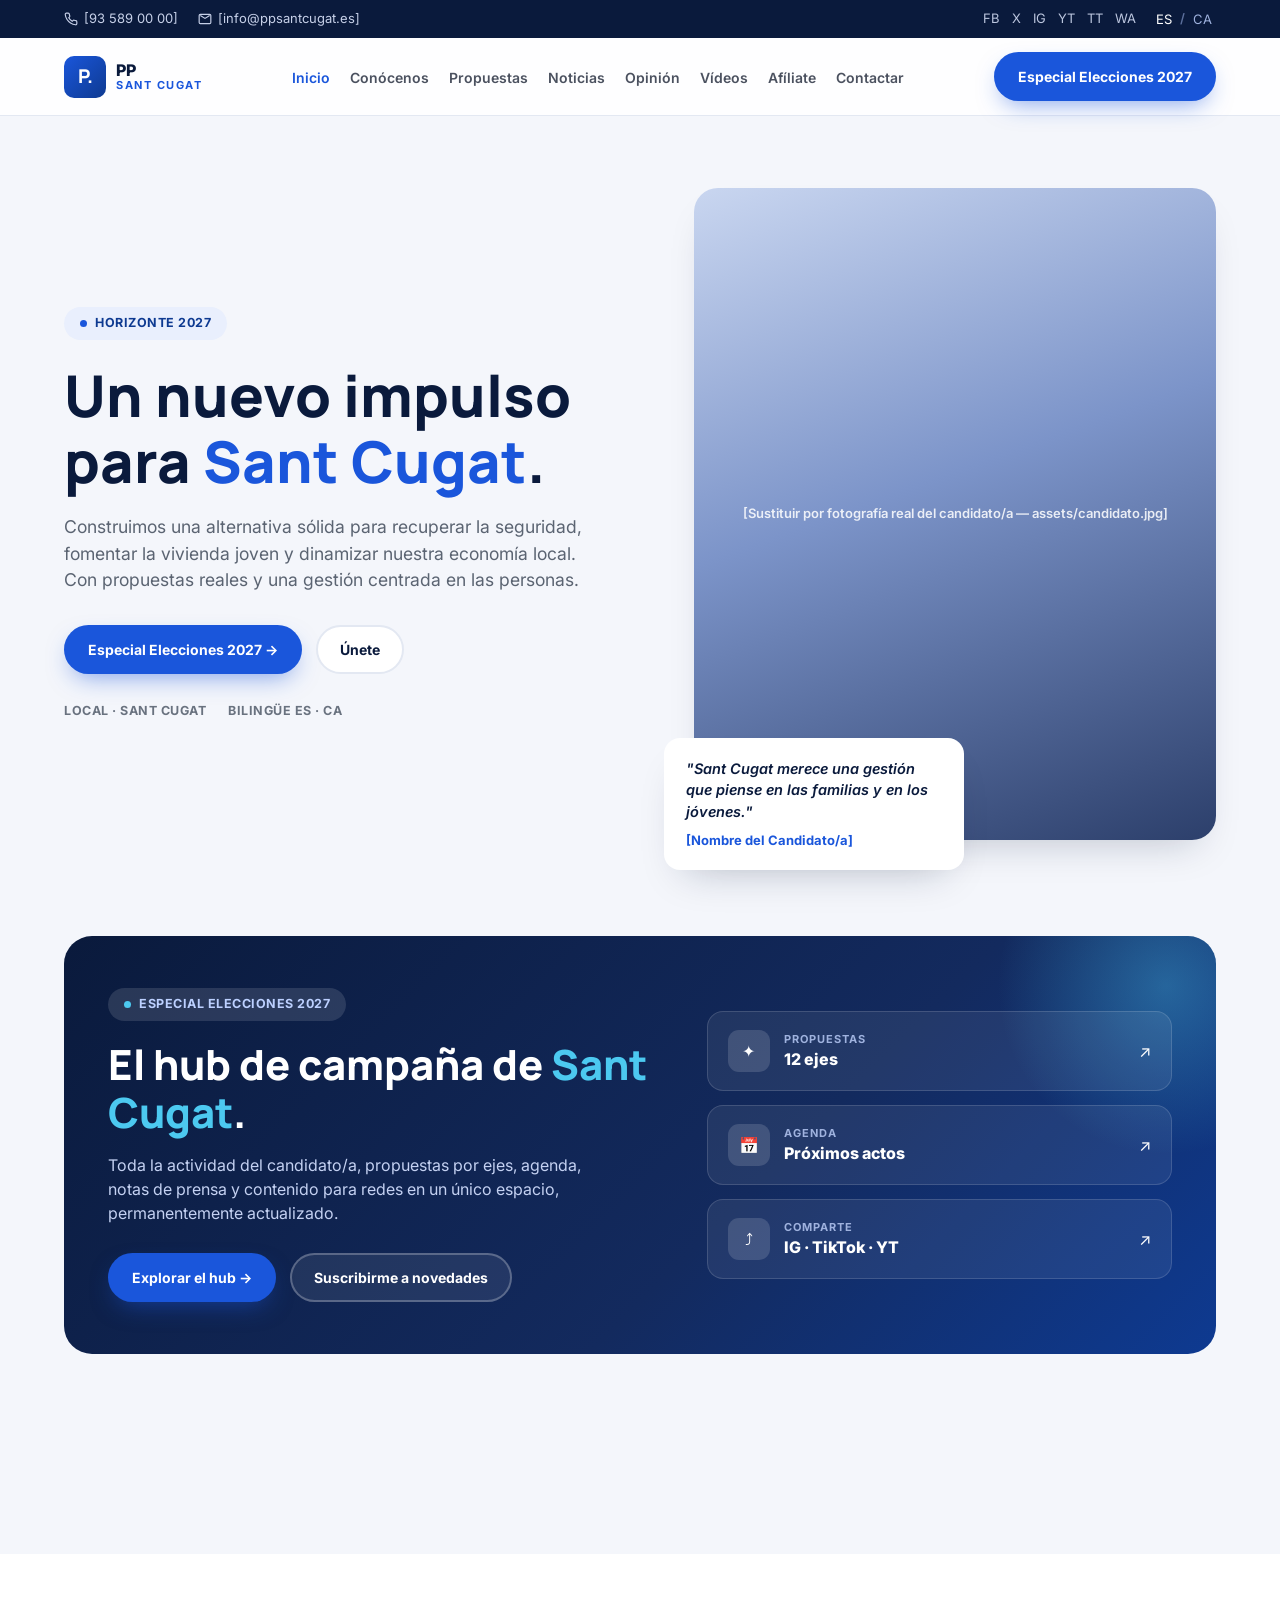
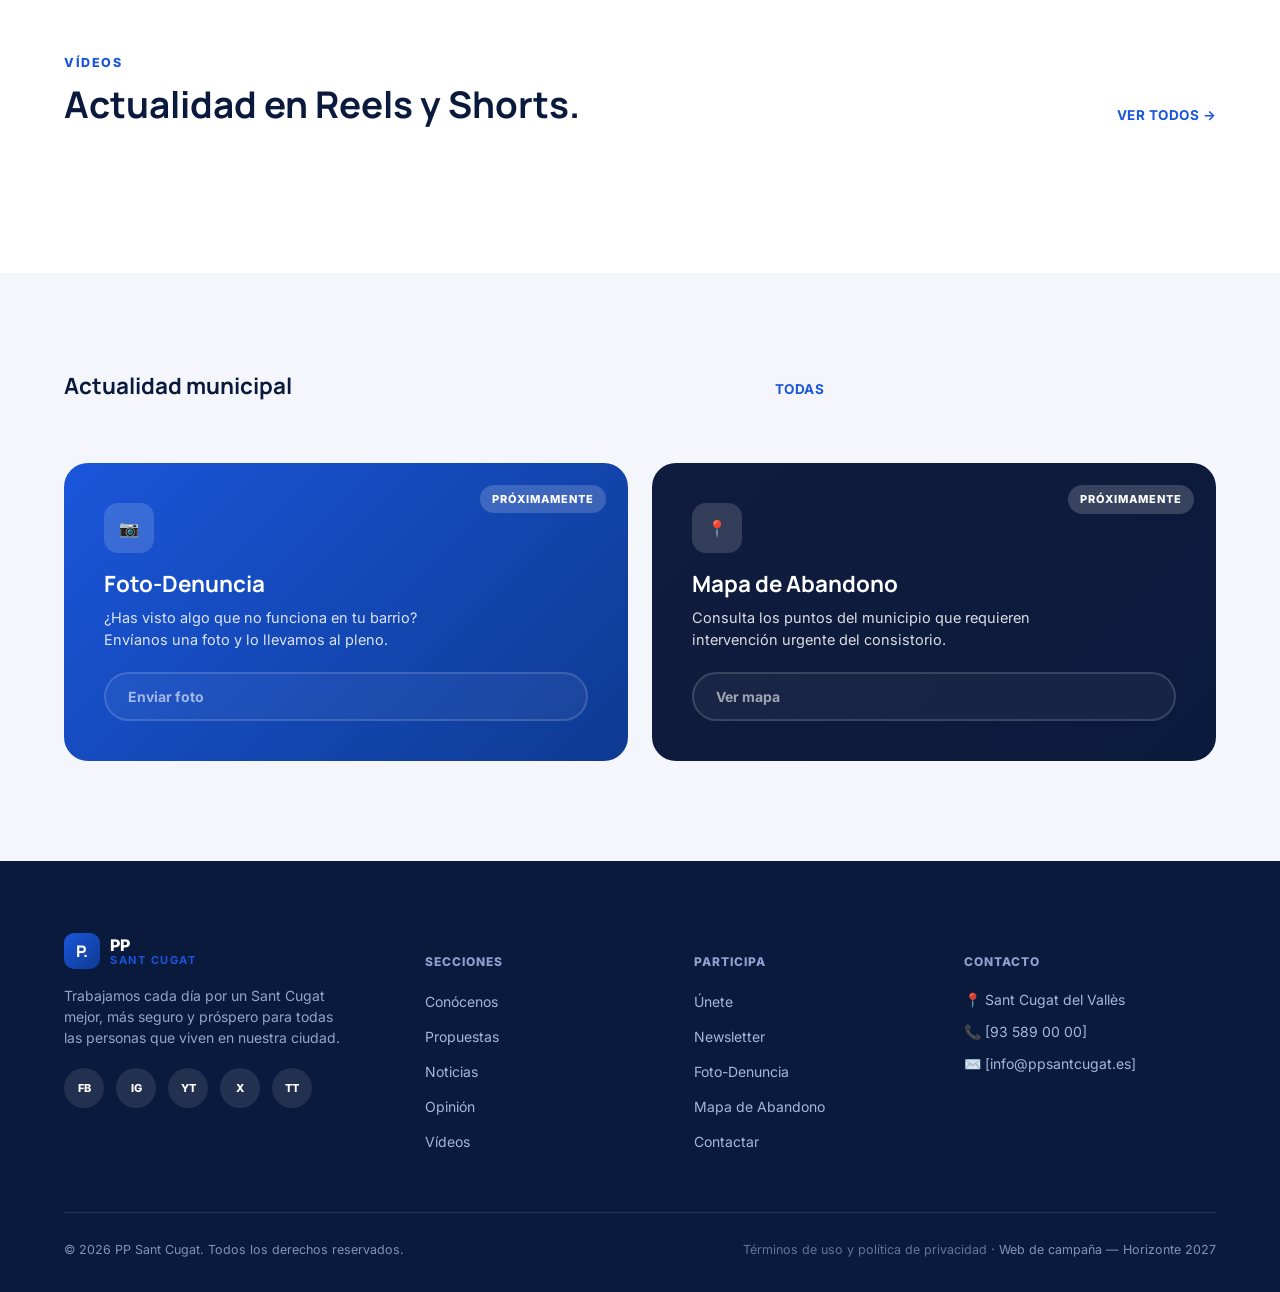
==== commit e85d0d60: "Add files via upload" ====
--- a/index.html
+++ b/index.html
@@ -12,55 +12,9 @@
 </head>
 <body>
 
-<!-- ============ TOPBAR ============ -->
-<div class="topbar">
-  <div class="wrap">
-    <div class="topbar-left">
-      <a href="tel:+34935890000"><svg width="14" height="14" viewBox="0 0 24 24" fill="none" stroke="currentColor" stroke-width="2"><path d="M22 16.92v3a2 2 0 0 1-2.18 2 19.79 19.79 0 0 1-8.63-3.07 19.5 19.5 0 0 1-6-6 19.79 19.79 0 0 1-3.07-8.67A2 2 0 0 1 4.11 2h3a2 2 0 0 1 2 1.72c.127.96.361 1.903.7 2.81a2 2 0 0 1-.45 2.11L8.09 9.91a16 16 0 0 0 6 6l1.27-1.27a2 2 0 0 1 2.11-.45c.907.339 1.85.573 2.81.7A2 2 0 0 1 22 16.92z"/></svg> [93 589 00 00]</a>
-      <a href="mailto:info@ppsantcugat.es"><svg width="14" height="14" viewBox="0 0 24 24" fill="none" stroke="currentColor" stroke-width="2"><path d="M4 4h16v16H4z" opacity="0"/><path d="M22 6c0-1.1-.9-2-2-2H4a2 2 0 0 0-2 2v12a2 2 0 0 0 2 2h16a2 2 0 0 0 2-2V6zm-2 0-8 5-8-5"/></svg> [info@ppsantcugat.es]</a>
-    </div>
-    <div class="topbar-right">
-      <div class="social-inline" id="topSocial">
-        <a href="#" aria-label="Facebook" data-net="facebook">FB</a>
-        <a href="#" aria-label="X" data-net="x">X</a>
-        <a href="#" aria-label="Instagram" data-net="instagram">IG</a>
-        <a href="#" aria-label="YouTube" data-net="youtube">YT</a>
-        <a href="#" aria-label="TikTok" data-net="tiktok">TT</a>
-        <a href="#" aria-label="WhatsApp" data-net="whatsapp">WA</a>
-      </div>
-      <div class="lang-switch">
-        <button data-lang="es" class="active">ES</button><span>/</span><button data-lang="ca">CA</button>
-      </div>
-    </div>
-  </div>
-</div>
-
-<!-- ============ NAV ============ -->
-<nav class="nav">
-  <div class="wrap">
-    <a href="#inicio" class="brand">
-      <img id="logoImg" src="assets/logo-pp.png" alt="Logo Partido Popular" onerror="this.remove();document.getElementById('logoFallback').style.display='flex';">
-      <div class="brand-mark" id="logoFallback" style="display:none;">P.</div>
-      <div class="brand-text">
-        <span class="n1">PP</span>
-        <span class="n2">SANT CUGAT</span>
-      </div>
-    </a>
-    <ul class="nav-links" id="navLinks">
-      <li><a href="#inicio" data-i18n="nav_inicio">Inicio</a></li>
-      <li><a href="#conocenos" data-i18n="nav_conocenos">Conócenos</a></li>
-      <li><a href="#propuestas" data-i18n="nav_propuestas">Propuestas</a></li>
-      <li><a href="#actualidad" data-i18n="nav_actualidad">Actualidad</a></li>
-      <li><a href="#opinion" data-i18n="nav_opinion">Opinión</a></li>
-      <li><a href="#videos" data-i18n="nav_videos">Vídeos</a></li>
-      <li><a href="#contacto" data-i18n="nav_contacto">Contactar</a></li>
-    </ul>
-    <a href="#hub" class="btn btn-primary nav-cta" data-i18n="nav_cta">Especial Elecciones 2027</a>
-    <button class="menu-toggle" id="menuToggle" aria-label="Menú">
-      <svg width="20" height="20" viewBox="0 0 24 24" fill="none" stroke="currentColor" stroke-width="2"><path d="M3 6h18M3 12h18M3 18h18"/></svg>
-    </button>
-  </div>
-</nav>
+<div id="site-header"></div>
+<script src="js/layout.js"></script>
+<script>Layout.header('inicio');</script>
 
 <!-- ============ HERO ============ -->
 <header class="hero" id="inicio">
@@ -71,7 +25,7 @@
       <p class="lead" data-i18n="hero_lead">Construimos una alternativa sólida para recuperar la seguridad, fomentar la vivienda joven y dinamizar nuestra economía local. Con propuestas reales y una gestión centrada en las personas.</p>
       <div class="hero-actions">
         <a href="#hub" class="btn btn-primary" data-i18n="hero_cta1">Especial Elecciones 2027 →</a>
-        <a href="#contacto" class="btn btn-ghost" data-i18n="hero_cta2">Únete</a>
+        <a href="afiliate.html" class="btn btn-ghost" data-i18n="hero_cta2">Únete</a>
       </div>
       <div class="hero-meta">
         <span data-i18n="hero_meta1">LOCAL · SANT CUGAT</span>
@@ -99,26 +53,26 @@
         <h2 data-i18n-html="hub_title">El hub de campaña de <span class="accent">Sant Cugat</span>.</h2>
         <p class="lead" data-i18n="hub_lead">Toda la actividad del candidato/a, propuestas por ejes, agenda, notas de prensa y contenido para redes en un único espacio, permanentemente actualizado.</p>
         <div class="hub-actions">
-          <a href="#propuestas" class="btn btn-primary" data-i18n="hub_cta1">Explorar el hub →</a>
-          <a href="#contacto" class="btn btn-ghost-dark" data-i18n="hub_cta2">Suscribirme a novedades</a>
+          <a href="propuestas.html" class="btn btn-primary" data-i18n="hub_cta1">Explorar el hub →</a>
+          <a href="afiliate.html" class="btn btn-ghost-dark" data-i18n="hub_cta2">Suscribirme a novedades</a>
         </div>
       </div>
       <div class="hub-stats">
-        <a href="#propuestas" class="hub-stat">
+        <a href="propuestas.html" class="hub-stat">
           <div class="hub-stat-left">
             <div class="hub-stat-icon">✦</div>
             <div><div class="hub-stat-label" data-i18n="hub_stat1_label">Propuestas</div><div class="hub-stat-value" data-i18n="hub_stat1_value">12 ejes</div></div>
           </div>
           <span>↗</span>
         </a>
-        <a href="#contacto" class="hub-stat">
+        <a href="contacto.html" class="hub-stat">
           <div class="hub-stat-left">
             <div class="hub-stat-icon">📅</div>
             <div><div class="hub-stat-label" data-i18n="hub_stat2_label">Agenda</div><div class="hub-stat-value" data-i18n="hub_stat2_value">Próximos actos</div></div>
           </div>
           <span>↗</span>
         </a>
-        <a href="#videos" class="hub-stat">
+        <a href="index.html#videos" class="hub-stat">
           <div class="hub-stat-left">
             <div class="hub-stat-icon">⤴</div>
             <div><div class="hub-stat-label" data-i18n="hub_stat3_label">Comparte</div><div class="hub-stat-value">IG · TikTok · YT</div></div>
@@ -130,20 +84,6 @@
   </div>
 </section>
 
-<!-- ============ PROPUESTAS ============ -->
-<section id="propuestas">
-  <div class="wrap">
-    <div class="section-head">
-      <div>
-        <span class="eyebrow" data-i18n="prop_eyebrow">Nuestro programa</span>
-        <h2 data-i18n="prop_title">Ejes estratégicos para el Sant Cugat que viene.</h2>
-      </div>
-      <a href="#" class="section-link" data-i18n="prop_link">VER TODAS LAS PROPUESTAS →</a>
-    </div>
-    <div class="cards-grid" id="proposalsGrid"></div>
-  </div>
-</section>
-
 <!-- ============ VIDEOS ============ -->
 <section id="videos" style="background:var(--surface);">
   <div class="wrap">
@@ -152,29 +92,21 @@
         <span class="eyebrow" data-i18n="vid_eyebrow">Vídeos</span>
         <h2 data-i18n="vid_title">Actualidad en Reels y Shorts.</h2>
       </div>
-      <a href="#" class="section-link" data-i18n="vid_link">VER TODOS →</a>
+      <a href="#videos" class="section-link" data-i18n="vid_link">VER TODOS →</a>
     </div>
     <div class="video-row" id="videoRow"></div>
   </div>
 </section>
 
-<!-- ============ ACTUALIDAD + OPINION ============ -->
+<!-- ============ ACTUALIDAD (noticias principales) ============ -->
 <section id="actualidad">
   <div class="wrap">
-    <div class="news-grid">
-      <div>
-        <div class="news-head">
-          <h3 data-i18n="news_title">Actualidad municipal</h3>
-          <a href="#" class="section-link" data-i18n="news_link">TODAS</a>
-        </div>
-        <div id="newsList"></div>
+    <div class="news-home-list">
+      <div class="news-head">
+        <h3 data-i18n="news_title">Actualidad municipal</h3>
+        <a href="noticias.html" class="section-link" data-i18n="news_link">TODAS</a>
       </div>
-      <div id="opinion">
-        <div class="news-head">
-          <h3 data-i18n="opinion_title">Opinión</h3>
-        </div>
-        <div id="opinionList"></div>
-      </div>
+      <div id="newsList"></div>
     </div>
 
     <div class="feature-row">
@@ -196,120 +128,8 @@
   </div>
 </section>
 
-<!-- ============ CONÓCENOS ============ -->
-<section class="about" id="conocenos">
-  <div class="wrap">
-    <div class="about-photo" data-reveal></div>
-    <div data-reveal>
-      <span class="eyebrow" data-i18n="about_eyebrow">Conócenos</span>
-      <h2 style="font-size:clamp(1.7rem,3vw,2.3rem);color:var(--pp-navy);margin-bottom:16px;" data-i18n="about_title">[Nombre del Candidato/a]</h2>
-      <p style="color:var(--muted);max-width:520px;" data-i18n="about_bio">[Biografía real del candidato/a — trayectoria, vinculación con Sant Cugat y motivación para presentarse a las elecciones de mayo de 2027. Sustituir por el texto real.]</p>
-      <div class="stat-row">
-        <div class="stat"><div class="num" data-count="0">0</div><div class="lbl" data-i18n="about_stat1">[Años en Sant Cugat]</div></div>
-        <div class="stat"><div class="num" data-count="0">0</div><div class="lbl" data-i18n="about_stat2">[Vecinos escuchados]</div></div>
-        <div class="stat"><div class="num" data-count="0">0</div><div class="lbl" data-i18n="about_stat3">[Propuestas presentadas]</div></div>
-      </div>
-    </div>
-  </div>
-</section>
-
-<!-- ============ JOIN / NEWSLETTER ============ -->
-<section class="join" id="contacto">
-  <div class="wrap">
-    <div class="join-box" data-reveal>
-      <div class="join-grid">
-        <div>
-          <span class="eyebrow" data-i18n="join_eyebrow">Súmate al proyecto</span>
-          <h2 data-i18n-html="join_title">Sant Cugat lo cambiamos <span class="accent" style="color:var(--pp-blue);">entre todos</span>.</h2>
-          <p class="lead" data-i18n="join_lead">Recibe nuestras propuestas y participa en el proyecto de ciudad para 2027. Sin spam. Solo lo importante.</p>
-          <div class="social-circles">
-            <a class="scircle" href="#" data-net="facebook">FB</a>
-            <a class="scircle" href="#" data-net="instagram">IG</a>
-            <a class="scircle" href="#" data-net="youtube">YT</a>
-            <a class="scircle" href="#" data-net="x">X</a>
-            <a class="scircle" href="#" data-net="tiktok">TT</a>
-          </div>
-        </div>
-        <form id="joinForm" onsubmit="return handleJoinSubmit(event)">
-          <div class="field">
-            <label data-i18n="form_name">Nombre</label>
-            <input type="text" name="nombre" data-i18n-placeholder="form_name_ph" placeholder="Tu nombre" required>
-          </div>
-          <div class="field-row">
-            <div class="field">
-              <label data-i18n="form_email">Email</label>
-              <input type="email" name="email" placeholder="tu@email.com" required>
-            </div>
-            <div class="field">
-              <label data-i18n="form_cp">Código postal</label>
-              <input type="text" name="cp" placeholder="08172" pattern="[0-9]{5}">
-            </div>
-          </div>
-          <label class="checkbox-row">
-            <input type="checkbox" required>
-            <span data-i18n="form_rgpd">Acepto la política de privacidad y el tratamiento de mis datos para recibir comunicaciones del PP Sant Cugat (RGPD).</span>
-          </label>
-          <button type="submit" class="btn btn-primary submit-btn" data-i18n="form_submit">ÚNETE AL PROYECTO</button>
-          <p class="form-note" data-i18n="form_note">[Formulario pendiente de conectar — ver checklist de activación]</p>
-        </form>
-      </div>
-    </div>
-  </div>
-</section>
-
-<!-- ============ FOOTER ============ -->
-<footer>
-  <div class="wrap">
-    <div class="footer-grid">
-      <div class="footer-brand">
-        <div class="brand" style="margin-bottom:4px;">
-          <div class="brand-mark" style="width:36px;height:36px;font-size:16px;">P.</div>
-          <div class="brand-text"><span class="n1" style="color:#fff;">PP</span><span class="n2">SANT CUGAT</span></div>
-        </div>
-        <p data-i18n="footer_desc">Trabajamos cada día por un Sant Cugat mejor, más seguro y próspero para todas las personas que viven en nuestra ciudad.</p>
-        <div class="social-circles">
-          <a class="scircle" style="background:rgba(255,255,255,.1);color:#fff;" href="#" data-net="facebook">FB</a>
-          <a class="scircle" style="background:rgba(255,255,255,.1);color:#fff;" href="#" data-net="instagram">IG</a>
-          <a class="scircle" style="background:rgba(255,255,255,.1);color:#fff;" href="#" data-net="youtube">YT</a>
-          <a class="scircle" style="background:rgba(255,255,255,.1);color:#fff;" href="#" data-net="x">X</a>
-          <a class="scircle" style="background:rgba(255,255,255,.1);color:#fff;" href="#" data-net="tiktok">TT</a>
-        </div>
-      </div>
-      <div>
-        <h5 data-i18n="footer_h1">Secciones</h5>
-        <ul>
-          <li><a href="#conocenos" data-i18n="nav_conocenos">Conócenos</a></li>
-          <li><a href="#propuestas" data-i18n="nav_propuestas">Propuestas</a></li>
-          <li><a href="#actualidad" data-i18n="nav_actualidad">Actualidad</a></li>
-          <li><a href="#opinion" data-i18n="nav_opinion">Opinión</a></li>
-          <li><a href="#videos" data-i18n="nav_videos">Vídeos</a></li>
-        </ul>
-      </div>
-      <div>
-        <h5 data-i18n="footer_h2">Participa</h5>
-        <ul>
-          <li><a href="#contacto" data-i18n="footer_join">Únete</a></li>
-          <li><a href="#contacto" data-i18n="footer_newsletter">Newsletter</a></li>
-          <li><a href="#actualidad" data-i18n="foto_title">Foto-Denuncia</a></li>
-          <li><a href="#actualidad" data-i18n="mapa_title">Mapa de Abandono</a></li>
-          <li><a href="#contacto" data-i18n="nav_contacto">Contactar</a></li>
-        </ul>
-      </div>
-      <div>
-        <h5 data-i18n="footer_h3">Contacto</h5>
-        <ul class="footer-contact">
-          <li>📍 Sant Cugat del Vallès</li>
-          <li>📞 [93 589 00 00]</li>
-          <li>✉️ [info@ppsantcugat.es]</li>
-        </ul>
-      </div>
-    </div>
-    <div class="footer-bottom">
-      <span data-i18n-html="footer_copy">© 2026 PP Sant Cugat. Todos los derechos reservados.</span>
-      <span data-i18n="footer_credit">Web de campaña — Horizonte 2027</span>
-    </div>
-  </div>
-</footer>
+<footer id="site-footer"></footer>
+<script>Layout.footer();</script>
 
 <!-- ============ DATOS DINÁMICOS ============ -->
 <script src="data/videos.js"></script>
--- a/css/style.css
+++ b/css/style.css
@@ -61,9 +61,10 @@
 .brand-text{display:flex;flex-direction:column;line-height:1.1;}
 .brand-text .n1{font-weight:800;font-size:16px;color:var(--pp-navy);letter-spacing:.3px;}
 .brand-text .n2{font-weight:700;font-size:11px;color:var(--pp-blue);letter-spacing:1.5px;}
-.nav-links{display:flex;gap:28px;align-items:center;}
-.nav-links a{font-size:14.5px;font-weight:600;color:var(--text);opacity:.75;transition:opacity .2s,color .2s;position:relative;}
+.nav-links{display:flex;gap:20px;align-items:center;}
+.nav-links a{font-size:14px;font-weight:600;color:var(--text);opacity:.75;transition:opacity .2s,color .2s;position:relative;}
 .nav-links a:hover{opacity:1;color:var(--pp-blue);}
+.nav-links a.active-link{opacity:1;color:var(--pp-blue);}
 .btn{display:inline-flex;align-items:center;gap:8px;padding:12px 22px;border-radius:100px;font-weight:700;font-size:14px;border:2px solid transparent;transition:transform .2s,box-shadow .2s,background .2s,color .2s;white-space:nowrap;}
 .btn-primary{background:var(--pp-blue);color:#fff;box-shadow:0 10px 24px -8px rgba(26,86,219,.55);}
 .btn-primary:hover{transform:translateY(-2px);box-shadow:0 16px 30px -8px rgba(26,86,219,.65);}
@@ -119,6 +120,11 @@
 .hub-stat-icon{width:42px;height:42px;border-radius:11px;background:rgba(255,255,255,.14);display:flex;align-items:center;justify-content:center;flex-shrink:0;}
 .hub-stat-label{font-size:11px;letter-spacing:1px;text-transform:uppercase;color:#9fb2de;font-weight:700;}
 .hub-stat-value{font-weight:800;font-size:16px;}
+
+/* ---------- Page header (páginas internas) ---------- */
+.page-header{padding:64px 0 40px;}
+.page-header h1{font-size:clamp(2rem,4vw,2.8rem);color:var(--pp-navy);margin:18px 0 14px;font-weight:800;}
+.page-header p.lead{color:var(--muted);font-size:1.05rem;max-width:640px;}
 
 /* ---------- Sections ---------- */
 section{padding:100px 0;}
@@ -177,6 +183,44 @@
 .op-num{font-size:11.5px;font-weight:800;color:var(--pp-blue);letter-spacing:.5px;margin-bottom:6px;text-transform:uppercase;}
 .op-item h4{font-size:1.02rem;color:var(--pp-navy);margin-bottom:6px;}
 .op-item .who{font-size:13px;color:var(--muted);}
+.op-full-list{max-width:720px;}
+.news-home-list{max-width:760px;}
+
+/* Noticias: grid de tarjetas para la página completa */
+.news-cards-grid{display:grid;grid-template-columns:repeat(3,1fr);gap:24px;}
+@media(max-width:900px){.news-cards-grid{grid-template-columns:repeat(2,1fr);}}
+@media(max-width:620px){.news-cards-grid{grid-template-columns:1fr;}}
+.news-card{display:block;background:var(--surface);border:1px solid var(--border);border-radius:var(--radius);overflow:hidden;opacity:0;transform:translateY(28px);transition:opacity .3s,transform .3s,box-shadow .3s,border-color .3s;}
+.news-card.reveal-in{opacity:1;transform:translateY(0);}
+.news-card:hover{box-shadow:var(--shadow);border-color:transparent;transform:translateY(-4px);}
+.news-card .nc-thumb{aspect-ratio:16/10;background:linear-gradient(140deg,#dbe4fb,#9db3e6);overflow:hidden;}
+.news-card .nc-thumb img{width:100%;height:100%;object-fit:cover;}
+.news-card .nc-body{padding:20px 22px;}
+.news-card .news-meta{margin-bottom:8px;}
+.news-card h3{font-size:1.05rem;color:var(--pp-navy);margin-bottom:8px;}
+.news-card p{font-size:13.5px;color:var(--muted);}
+
+/* Equipo (Conócenos) */
+.team-grid{display:grid;grid-template-columns:repeat(3,1fr);gap:24px;margin-top:48px;}
+@media(max-width:900px){.team-grid{grid-template-columns:repeat(2,1fr);}}
+@media(max-width:620px){.team-grid{grid-template-columns:1fr;}}
+.team-card{background:var(--surface);border:1px solid var(--border);border-radius:var(--radius);padding:32px 26px;text-align:center;opacity:0;transform:translateY(28px);transition:opacity .3s,transform .3s;}
+.team-card.reveal-in{opacity:1;transform:translateY(0);}
+.team-photo{width:96px;height:96px;border-radius:50%;background:linear-gradient(150deg,#c9d6f0,#4c67a3);margin:0 auto 18px;}
+.team-card h3{font-size:1.1rem;color:var(--pp-navy);margin-bottom:6px;}
+.team-role{color:var(--pp-blue);font-weight:700;font-size:12.5px;margin-bottom:12px;}
+.team-card p{color:var(--muted);font-size:13.5px;}
+.team-note{margin-top:36px;padding:18px 22px;background:#e9effd;border-radius:14px;color:var(--pp-blue-dark);font-size:13.5px;font-weight:600;text-align:center;}
+
+/* Contacto */
+.contact-grid{display:grid;grid-template-columns:.9fr 1.1fr;gap:48px;align-items:start;}
+@media(max-width:860px){.contact-grid{grid-template-columns:1fr;}}
+.contact-info-box{background:var(--pp-navy);color:#fff;border-radius:24px;padding:40px;}
+.contact-info-box h3{font-size:1.2rem;margin-bottom:22px;}
+.contact-info-box ul{margin-bottom:26px;}
+.contact-info-box li{display:flex;align-items:center;gap:12px;opacity:.9;font-size:14.5px;margin-bottom:16px;}
+.map-embed{border-radius:24px;overflow:hidden;border:1px solid var(--border);margin-top:20px;background:var(--surface);}
+.map-embed iframe{width:100%;height:280px;border:0;display:block;}
 
 /* Feature cards */
 .feature-row{display:grid;grid-template-columns:1fr 1fr;gap:24px;margin-top:64px;}
@@ -214,6 +258,8 @@
 .field label{display:block;font-size:11px;font-weight:800;letter-spacing:.8px;text-transform:uppercase;color:var(--muted);margin-bottom:7px;}
 .field input{width:100%;padding:13px 15px;border-radius:10px;border:1px solid var(--border);background:var(--bg);font-family:inherit;font-size:14.5px;color:var(--text);transition:border-color .2s,background .2s;}
 .field input:focus{outline:none;border-color:var(--pp-blue);background:#fff;}
+.field textarea{width:100%;padding:13px 15px;border-radius:10px;border:1px solid var(--border);background:var(--bg);font-family:inherit;font-size:14.5px;color:var(--text);transition:border-color .2s,background .2s;resize:vertical;}
+.field textarea:focus{outline:none;border-color:var(--pp-blue);background:#fff;}
 .field-row{display:grid;grid-template-columns:1fr 1fr;gap:14px;}
 @media(max-width:480px){.field-row{grid-template-columns:1fr;}}
 .checkbox-row{display:flex;gap:10px;align-items:flex-start;margin:18px 0 20px;font-size:12.5px;color:var(--muted);}
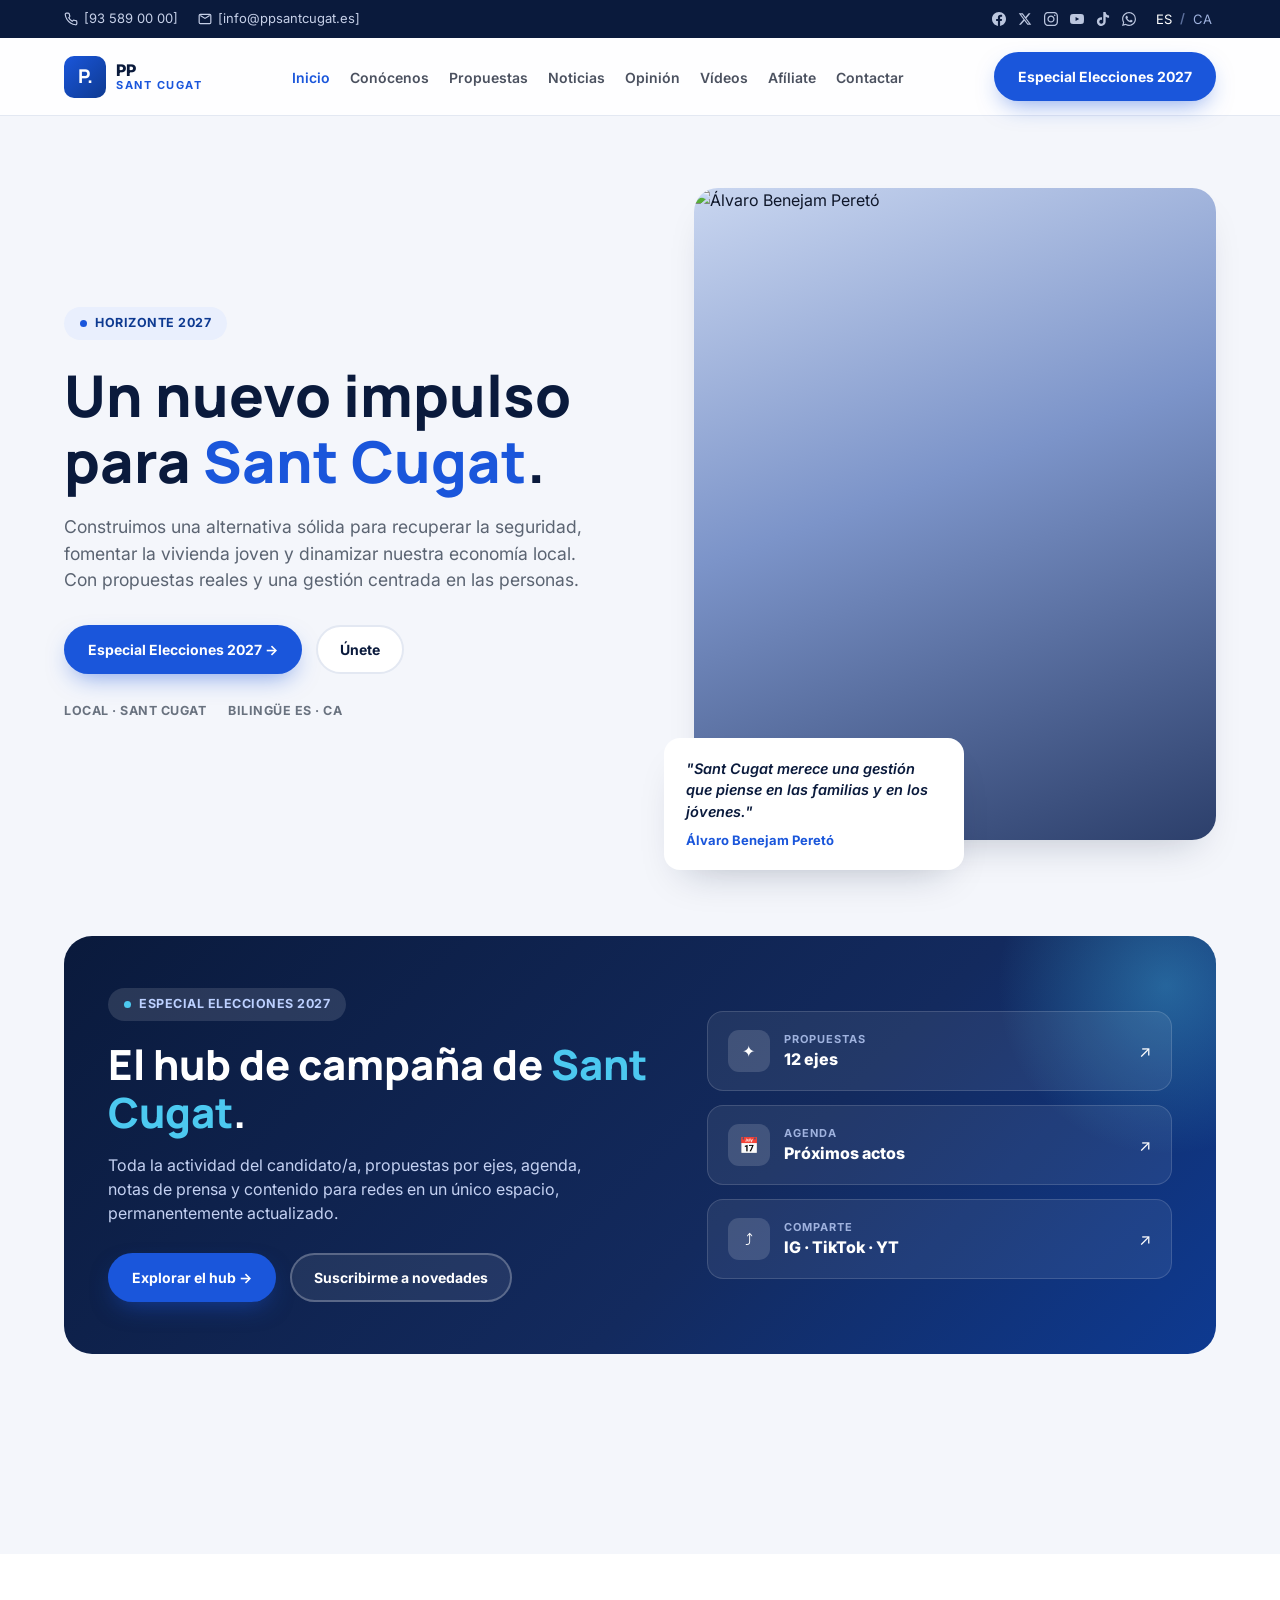
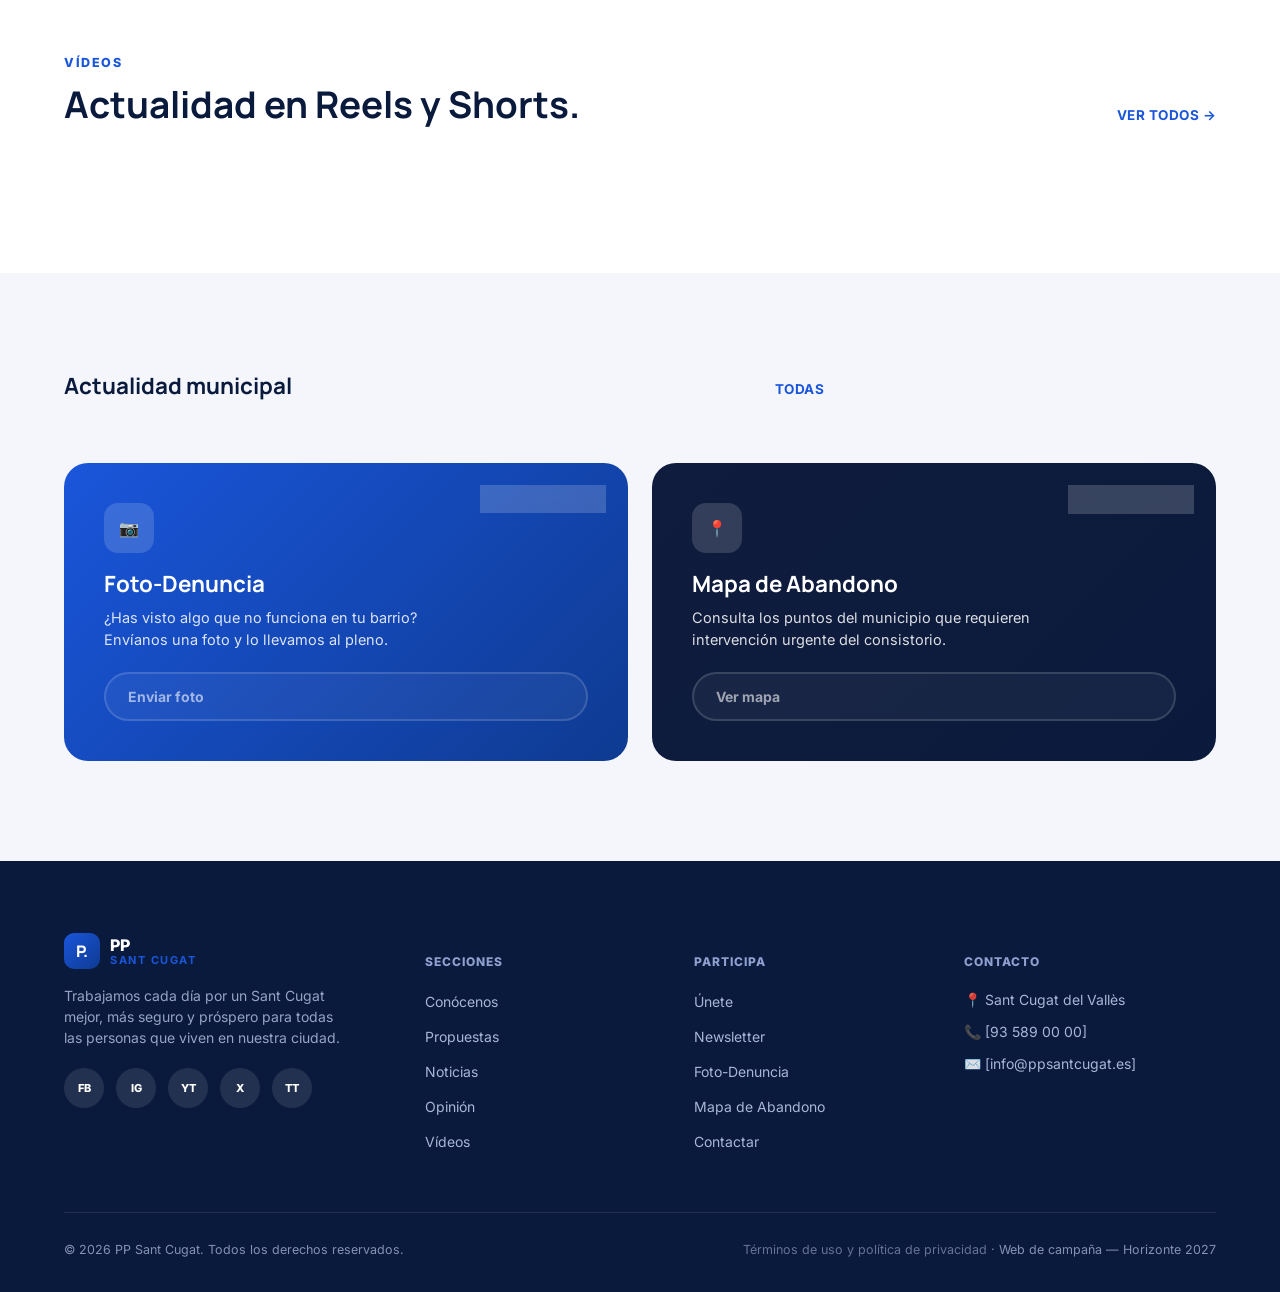
==== commit 85ecb83d: "Update links and candidate information in index.html" ====
--- a/index.html
+++ b/index.html
@@ -11,11 +11,9 @@
 <link rel="stylesheet" href="css/style.css">
 </head>
 <body>
-
 <div id="site-header"></div>
 <script src="js/layout.js"></script>
 <script>Layout.header('inicio');</script>
-
 <!-- ============ HERO ============ -->
 <header class="hero" id="inicio">
   <div class="wrap">
@@ -24,7 +22,7 @@
       <h1 data-i18n-html="hero_title">Un nuevo impulso para <span class="accent">Sant Cugat</span>.</h1>
       <p class="lead" data-i18n="hero_lead">Construimos una alternativa sólida para recuperar la seguridad, fomentar la vivienda joven y dinamizar nuestra economía local. Con propuestas reales y una gestión centrada en las personas.</p>
       <div class="hero-actions">
-        <a href="#hub" class="btn btn-primary" data-i18n="hero_cta1">Especial Elecciones 2027 →</a>
+        <a href="especial-elecciones-2027.html" class="btn btn-primary" data-i18n="hero_cta1">Especial Elecciones 2027 →</a>
         <a href="afiliate.html" class="btn btn-ghost" data-i18n="hero_cta2">Únete</a>
       </div>
       <div class="hero-meta">
@@ -34,16 +32,15 @@
     </div>
     <div class="hero-media">
       <div class="hero-photo">
-        <div class="ph-note" data-i18n="hero_photo_note">[Sustituir por fotografía real del candidato/a — assets/candidato.jpg]</div>
+        <img src="assets/candidato.jpg" alt="Álvaro Benejam Peretó" style="width:100%;height:100%;object-fit:cover;border-radius:inherit;">
       </div>
       <div class="hero-quote">
         <p data-i18n="hero_quote">"Sant Cugat merece una gestión que piense en las familias y en los jóvenes."</p>
-        <div class="who">[Nombre del Candidato/a]</div>
+        <div class="who">Álvaro Benejam Peretó</div>
       </div>
     </div>
   </div>
 </header>
-
 <!-- ============ HUB BANNER ============ -->
 <section id="hub" style="padding:0 0 100px;">
   <div class="hub" data-reveal>
@@ -53,19 +50,19 @@
         <h2 data-i18n-html="hub_title">El hub de campaña de <span class="accent">Sant Cugat</span>.</h2>
         <p class="lead" data-i18n="hub_lead">Toda la actividad del candidato/a, propuestas por ejes, agenda, notas de prensa y contenido para redes en un único espacio, permanentemente actualizado.</p>
         <div class="hub-actions">
-          <a href="propuestas.html" class="btn btn-primary" data-i18n="hub_cta1">Explorar el hub →</a>
+          <a href="especial-elecciones-2027.html" class="btn btn-primary" data-i18n="hub_cta1">Explorar el hub →</a>
           <a href="afiliate.html" class="btn btn-ghost-dark" data-i18n="hub_cta2">Suscribirme a novedades</a>
         </div>
       </div>
       <div class="hub-stats">
-        <a href="propuestas.html" class="hub-stat">
+        <a href="especial-elecciones-2027.html#propuestas" class="hub-stat">
           <div class="hub-stat-left">
             <div class="hub-stat-icon">✦</div>
-            <div><div class="hub-stat-label" data-i18n="hub_stat1_label">Propuestas</div><div class="hub-stat-value" data-i18n="hub_stat1_value">12 ejes</div></div>
+            <div><div class="hub-stat-label" data-i18n="hub_stat1_label">Propuestas</div><div class="hub-stat-value" data-i18n="hub_stat1_value">18 ejes</div></div>
           </div>
           <span>↗</span>
         </a>
-        <a href="contacto.html" class="hub-stat">
+        <a href="especial-elecciones-2027.html#agenda" class="hub-stat">
           <div class="hub-stat-left">
             <div class="hub-stat-icon">📅</div>
             <div><div class="hub-stat-label" data-i18n="hub_stat2_label">Agenda</div><div class="hub-stat-value" data-i18n="hub_stat2_value">Próximos actos</div></div>
@@ -83,7 +80,6 @@
     </div>
   </div>
 </section>
-
 <!-- ============ VIDEOS ============ -->
 <section id="videos" style="background:var(--surface);">
   <div class="wrap">
@@ -97,7 +93,6 @@
     <div class="video-row" id="videoRow"></div>
   </div>
 </section>
-
 <!-- ============ ACTUALIDAD (noticias principales) ============ -->
 <section id="actualidad">
   <div class="wrap">
@@ -108,7 +103,6 @@
       </div>
       <div id="newsList"></div>
     </div>
-
     <div class="feature-row">
       <div class="feature-card blue" data-reveal>
         <span class="soon-pill" data-i18n="soon">Próximamente</span>
@@ -127,10 +121,8 @@
     </div>
   </div>
 </section>
-
 <footer id="site-footer"></footer>
 <script>Layout.footer();</script>
-
 <!-- ============ DATOS DINÁMICOS ============ -->
 <script src="data/videos.js"></script>
 <script src="data/news.js"></script>
--- a/css/style.css
+++ b/css/style.css
@@ -37,30 +37,48 @@
 .wrap{max-width:var(--container);margin:0 auto;padding:0 24px;}
 .visually-hidden{position:absolute;width:1px;height:1px;overflow:hidden;clip:rect(0,0,0,0);white-space:nowrap;}
 
+/* ---------- Header (topbar + nav), siempre visible ---------- */
+#site-header{position:fixed;top:0;left:0;right:0;width:100%;z-index:200;}
+body{padding-top:var(--header-h,0px);}
+
 /* ---------- Topbar ---------- */
-.topbar{background:var(--pp-navy);color:#dbe4fb;font-size:13px;}
-.topbar .wrap{display:flex;align-items:center;justify-content:space-between;padding:9px 24px;flex-wrap:wrap;gap:8px;}
+.topbar{background:var(--pp-navy);color:#dbe4fb;font-size:13px;overflow:hidden;max-height:60px;transition:max-height .35s ease,opacity .25s ease;}
+.topbar .wrap{display:flex;align-items:center;justify-content:space-between;padding:9px 24px;flex-wrap:wrap;gap:8px;transition:padding .35s ease;}
 .topbar-left{display:flex;gap:20px;align-items:center;flex-wrap:wrap;}
 .topbar-left a{display:flex;align-items:center;gap:6px;color:#dbe4fb;opacity:.9;transition:opacity .2s;}
 .topbar-left a:hover{opacity:1;}
 .topbar-right{display:flex;align-items:center;gap:16px;}
 .social-inline{display:flex;gap:12px;}
-.social-inline a{opacity:.85;transition:opacity .2s, transform .2s;}
+.social-inline a{display:flex;align-items:center;justify-content:center;opacity:.85;transition:opacity .2s, transform .2s;}
 .social-inline a:hover{opacity:1;transform:translateY(-1px);}
 .lang-switch{display:flex;gap:4px;align-items:center;font-weight:600;}
 .lang-switch button{background:none;border:none;color:#9fb2de;padding:2px 4px;font-size:13px;}
 .lang-switch button.active{color:#fff;}
 .lang-switch span{color:#5c6f9c;}
 
+/* Estado "minimalista" al hacer scroll: la topbar se pliega y la nav se compacta */
+#site-header.is-scrolled .topbar{max-height:0;opacity:0;}
+#site-header.is-scrolled .topbar .wrap{padding-top:0;padding-bottom:0;}
+#site-header.is-scrolled{box-shadow:0 12px 28px -16px rgba(10,26,60,.35);}
+
 /* ---------- Nav ---------- */
-.nav{position:sticky;top:0;z-index:100;background:rgba(255,255,255,.85);backdrop-filter:blur(10px);border-bottom:1px solid var(--border);}
-.nav .wrap{display:flex;align-items:center;justify-content:space-between;padding:14px 24px;gap:20px;}
+.nav{position:relative;z-index:100;border-bottom:1px solid var(--border);}
+/* El fondo/blur se aplica en un pseudo-elemento (no en .nav) para que .nav no
+   se convierta en containing block de sus descendientes position:fixed
+   (backdrop-filter en un ancestro rompe el menú móvil a pantalla completa). */
+.nav::before{content:'';position:absolute;inset:0;z-index:-1;background:rgba(255,255,255,.85);backdrop-filter:blur(10px);}
+.nav .wrap{display:flex;align-items:center;justify-content:space-between;padding:14px 24px;gap:20px;transition:padding .3s ease;}
+#site-header.is-scrolled .nav .wrap{padding:9px 24px;}
 .brand{display:flex;align-items:center;gap:10px;}
-.brand-mark{width:42px;height:42px;border-radius:10px;background:linear-gradient(135deg,var(--pp-blue),var(--pp-blue-dark));display:flex;align-items:center;justify-content:center;color:#fff;font-weight:800;font-family:'Manrope',sans-serif;font-size:19px;flex-shrink:0;}
-.brand img{height:42px;width:auto;}
+.brand-mark{width:42px;height:42px;border-radius:10px;background:linear-gradient(135deg,var(--pp-blue),var(--pp-blue-dark));display:flex;align-items:center;justify-content:center;color:#fff;font-weight:800;font-family:'Manrope',sans-serif;font-size:19px;flex-shrink:0;transition:width .3s ease,height .3s ease,font-size .3s ease;}
+.brand img{height:42px;width:auto;transition:height .3s ease;}
+#site-header.is-scrolled .brand-mark{width:34px;height:34px;font-size:15px;}
+#site-header.is-scrolled .brand img{height:34px;}
 .brand-text{display:flex;flex-direction:column;line-height:1.1;}
-.brand-text .n1{font-weight:800;font-size:16px;color:var(--pp-navy);letter-spacing:.3px;}
-.brand-text .n2{font-weight:700;font-size:11px;color:var(--pp-blue);letter-spacing:1.5px;}
+.brand-text .n1{font-weight:800;font-size:16px;color:var(--pp-navy);letter-spacing:.3px;transition:font-size .3s ease;}
+.brand-text .n2{font-weight:700;font-size:11px;color:var(--pp-blue);letter-spacing:1.5px;transition:font-size .3s ease;}
+#site-header.is-scrolled .brand-text .n1{font-size:14px;}
+#site-header.is-scrolled .brand-text .n2{font-size:10px;}
 .nav-links{display:flex;gap:20px;align-items:center;}
 .nav-links a{font-size:14px;font-weight:600;color:var(--text);opacity:.75;transition:opacity .2s,color .2s;position:relative;}
 .nav-links a:hover{opacity:1;color:var(--pp-blue);}
@@ -76,7 +94,7 @@
 @media(min-width:1080px){.nav-cta{display:inline-flex;}}
 .menu-toggle{display:flex;background:none;border:1px solid var(--border);border-radius:10px;padding:9px 11px;}
 @media(min-width:1080px){.menu-toggle{display:none;}}
-@media(max-width:1079px){.nav-links{position:fixed;inset:64px 0 0 0;background:#fff;flex-direction:column;padding:32px 24px;gap:22px;transform:translateX(100%);transition:transform .3s ease;overflow-y:auto;}
+@media(max-width:1079px){.nav-links{position:fixed;inset:var(--header-h,64px) 0 0 0;background:#fff;flex-direction:column;padding:32px 24px;gap:22px;transform:translateX(100%);transition:transform .3s ease;overflow-y:auto;}
   .nav-links.open{transform:translateX(0);}
   .nav-links a{font-size:18px;opacity:1;}
 }
@@ -127,7 +145,7 @@
 .page-header p.lead{color:var(--muted);font-size:1.05rem;max-width:640px;}
 
 /* ---------- Sections ---------- */
-section{padding:100px 0;}
+section{padding:100px 0;scroll-margin-top:var(--header-h,90px);}
 .section-head{display:flex;justify-content:space-between;align-items:flex-end;gap:24px;margin-bottom:48px;flex-wrap:wrap;}
 .eyebrow{color:var(--pp-blue);font-weight:800;letter-spacing:1.5px;text-transform:uppercase;font-size:12.5px;margin-bottom:10px;display:block;}
 .section-head h2{font-size:clamp(1.7rem,3vw,2.3rem);color:var(--pp-navy);max-width:640px;}
@@ -142,11 +160,28 @@
 .card.reveal-in{opacity:1;transform:translateY(0);}
 .card:hover{transform:translateY(-6px);box-shadow:var(--shadow);border-color:transparent;}
 .card-top{display:flex;justify-content:space-between;align-items:flex-start;margin-bottom:20px;}
-.card-icon{width:46px;height:46px;border-radius:12px;background:#e9effd;display:flex;align-items:center;justify-content:center;color:var(--pp-blue);}
+.card-icon{width:46px;height:46px;border-radius:12px;background:var(--pp-blue);display:flex;align-items:center;justify-content:center;color:#fff;}
+.card-icon svg{display:block;}
 .card-num{font-size:12px;color:var(--muted);font-weight:700;}
 .card h3{font-size:1.15rem;color:var(--pp-navy);margin-bottom:8px;}
 .card p{color:var(--muted);font-size:14.5px;margin-bottom:16px;}
-.card-link{font-weight:700;font-size:13px;color:var(--pp-blue);display:inline-flex;align-items:center;gap:6px;}
+.card-link{font-weight:700;font-size:13px;color:var(--pp-blue);display:inline-flex;align-items:center;gap:6px;padding:0;}
+
+/* Modal de detalle de propuesta (Leer más) */
+.overlay{position:fixed;inset:0;background:rgba(10,26,60,.55);backdrop-filter:blur(2px);display:none;align-items:center;justify-content:center;padding:24px;z-index:999;}
+.overlay.open{display:flex;}
+.modal{background:var(--surface);border-radius:20px;max-width:640px;width:100%;max-height:82vh;overflow-y:auto;padding:40px 40px 36px;position:relative;animation:modalIn .18s ease;}
+@keyframes modalIn{from{opacity:0;transform:translateY(8px) scale(.98);}to{opacity:1;transform:translateY(0) scale(1);}}
+.modal-close{position:absolute;top:18px;right:18px;width:34px;height:34px;border-radius:50%;border:1px solid var(--border);background:var(--surface);cursor:pointer;display:flex;align-items:center;justify-content:center;font-size:16px;color:var(--muted);}
+.modal-close:hover{background:var(--bg);}
+.modal-eyebrow{display:flex;align-items:center;gap:10px;margin-bottom:10px;}
+.modal-eyebrow .card-icon{width:36px;height:36px;}
+.modal-eyebrow span{font-family:'Manrope',sans-serif;font-weight:700;font-size:12.5px;letter-spacing:.05em;text-transform:uppercase;color:var(--pp-blue);}
+.modal h2{font-family:'Manrope',sans-serif;font-weight:800;font-size:26px;line-height:1.15;margin:0 0 14px 0;color:var(--pp-navy);}
+.modal .lead{font-size:15.5px;line-height:1.6;color:var(--muted);margin:0 0 22px 0;}
+.modal .prop-label{font-family:'Manrope',sans-serif;font-weight:700;font-size:12.5px;letter-spacing:.06em;text-transform:uppercase;color:var(--text);margin:0 0 12px 0;border-top:1px solid var(--border);padding-top:18px;}
+.modal ol{margin:0;padding-left:20px;}
+.modal ol li{font-size:14.5px;line-height:1.55;color:var(--text);margin-bottom:10px;}
 
 /* Videos */
 .video-row{display:grid;grid-template-columns:repeat(5,1fr);gap:20px;}
@@ -286,6 +321,38 @@
 [data-stagger] > *{opacity:0;transform:translateY(24px);transition:opacity .5s ease,transform .5s ease;}
 [data-stagger].reveal-in > *{opacity:1;transform:translateY(0);}
 
+/* Especial Elecciones 2027: lista completa de propuestas */
+.hub-proposals-list{list-style:none;counter-reset:prop-counter;padding:0;margin:32px 0 0;display:grid;grid-template-columns:repeat(2,1fr);gap:4px 40px;}
+@media(max-width:700px){.hub-proposals-list{grid-template-columns:1fr;}}
+.hub-proposals-list li{counter-increment:prop-counter;padding:14px 0 14px 36px;border-bottom:1px solid var(--border);font-size:15px;color:var(--text);position:relative;}
+.hub-proposals-list li::before{content:counter(prop-counter,decimal-leading-zero);position:absolute;left:0;top:14px;font-family:'Manrope',sans-serif;font-weight:800;color:var(--pp-blue);font-size:13px;}
+
+/* Especial Elecciones 2027: calendario de agenda */
+.agenda-layout{display:grid;grid-template-columns:340px 1fr;gap:40px;align-items:start;}
+@media(max-width:800px){.agenda-layout{grid-template-columns:1fr;}}
+.cal-widget{background:var(--surface);border:1px solid var(--border);border-radius:var(--radius);padding:24px;}
+.cal-header{display:flex;align-items:center;justify-content:space-between;margin-bottom:18px;}
+.cal-month-label{font-family:'Manrope',sans-serif;font-weight:800;color:var(--pp-navy);font-size:16px;}
+.cal-nav-btn{width:32px;height:32px;border-radius:50%;border:1px solid var(--border);background:#fff;cursor:pointer;font-size:16px;line-height:1;color:var(--pp-navy);display:flex;align-items:center;justify-content:center;}
+.cal-nav-btn:hover{background:var(--bg);}
+.cal-weekdays{display:grid;grid-template-columns:repeat(7,1fr);gap:4px;margin-bottom:6px;}
+.cal-weekdays div{text-align:center;font-size:11px;font-weight:700;color:var(--muted);text-transform:uppercase;}
+.cal-grid{display:grid;grid-template-columns:repeat(7,1fr);gap:4px;}
+.cal-cell{aspect-ratio:1/1;display:flex;align-items:center;justify-content:center;position:relative;font-size:13px;color:var(--text);border-radius:8px;}
+.cal-cell.empty{visibility:hidden;}
+.cal-cell.has-event{background:#e9effd;font-weight:700;color:var(--pp-blue);}
+.cal-dot{position:absolute;bottom:4px;width:4px;height:4px;border-radius:50%;background:var(--pp-blue);}
+.agenda-list{display:flex;flex-direction:column;gap:12px;}
+.agenda-item{display:flex;align-items:center;gap:16px;background:var(--surface);border:1px solid var(--border);border-radius:14px;padding:16px 18px;flex-wrap:wrap;}
+.agenda-item-date{font-family:'Manrope',sans-serif;font-weight:700;font-size:13px;color:var(--pp-blue);min-width:110px;}
+.agenda-item-body{flex:1;min-width:160px;}
+.agenda-item-title{font-weight:700;color:var(--pp-navy);}
+.agenda-item-place{font-size:13px;color:var(--muted);}
+.agenda-item-actions{display:flex;gap:8px;}
+.cal-add-btn{font-size:12px;font-weight:700;color:var(--pp-blue);border:1px solid var(--border);border-radius:100px;padding:6px 12px;text-decoration:none;}
+.cal-add-btn:hover{background:var(--bg);}
+.agenda-empty-note{color:var(--muted);font-size:14.5px;margin:0;}
+
 @media (prefers-reduced-motion: reduce){
   *{transition-duration:.01ms !important; animation-duration:.01ms !important;}
   [data-reveal],[data-stagger] > *,.card,.video-card,.news-item,.op-item,.feature-card{opacity:1 !important;transform:none !important;}
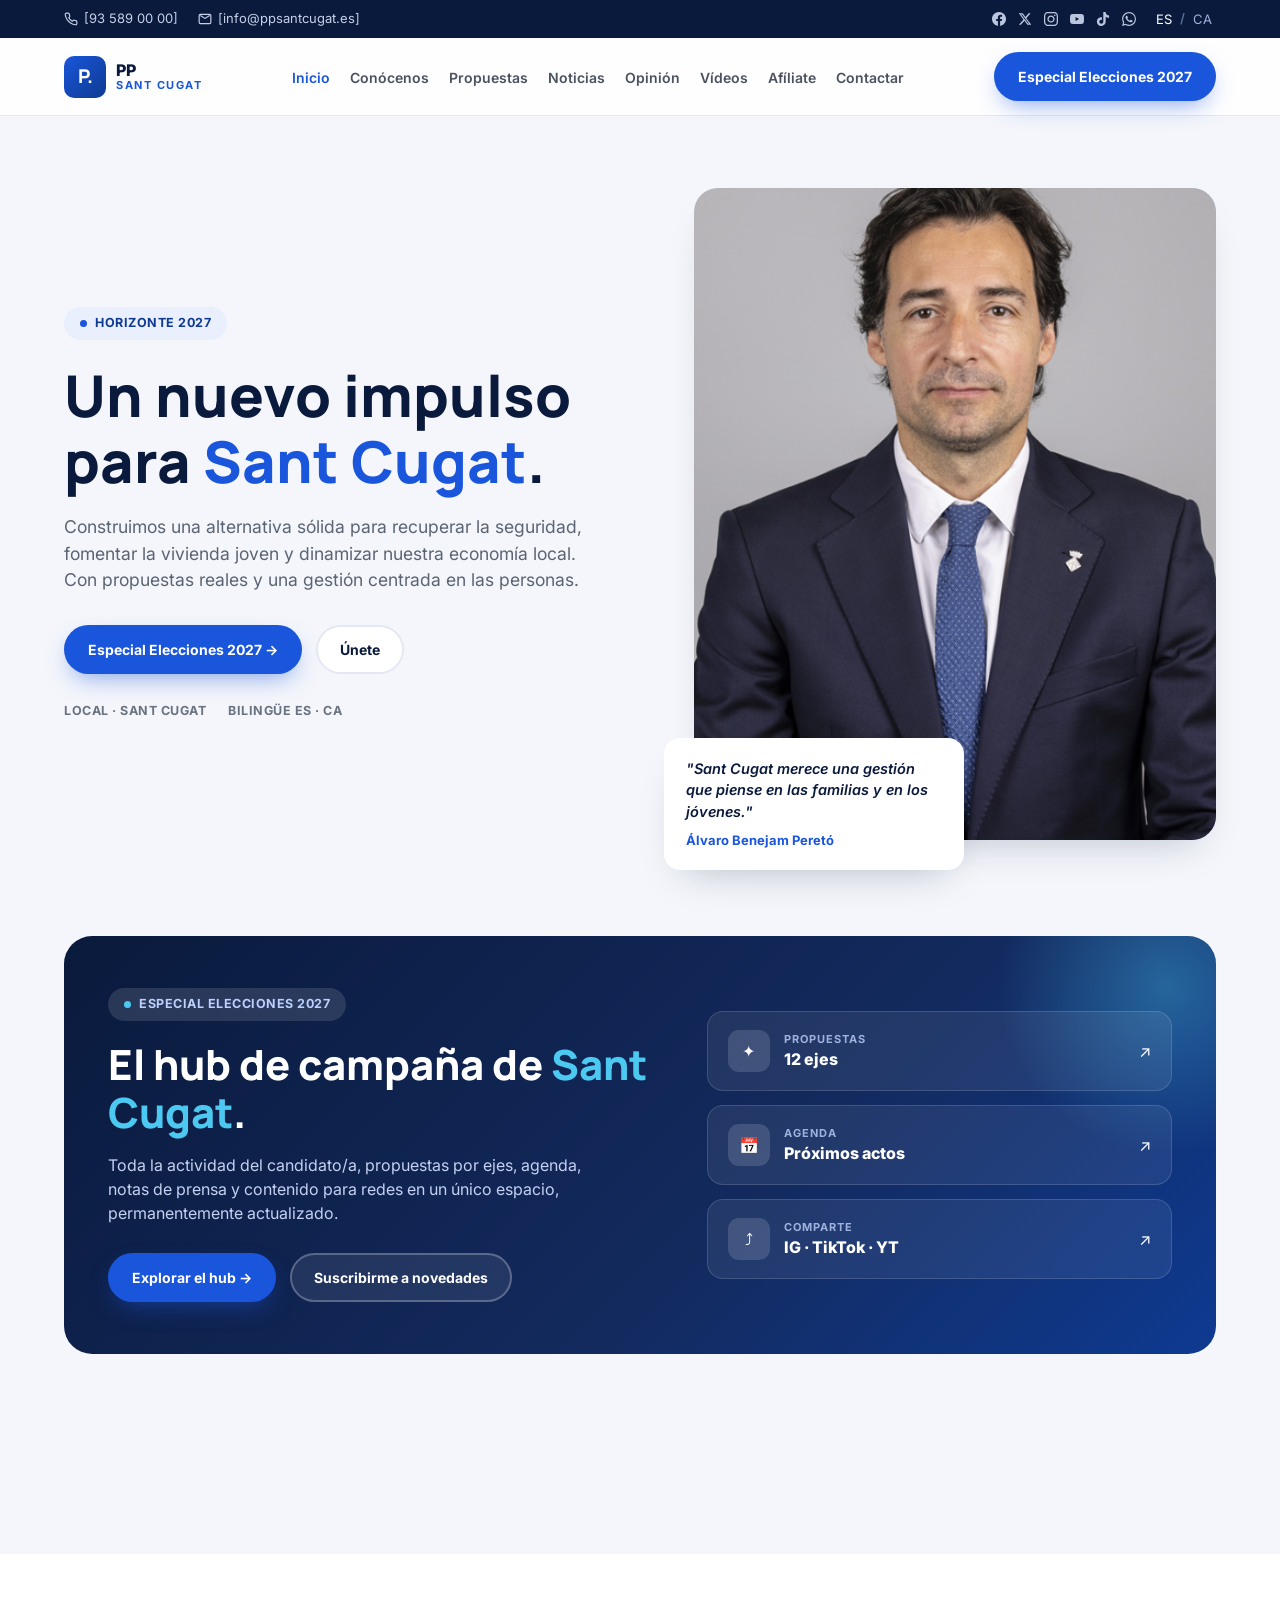
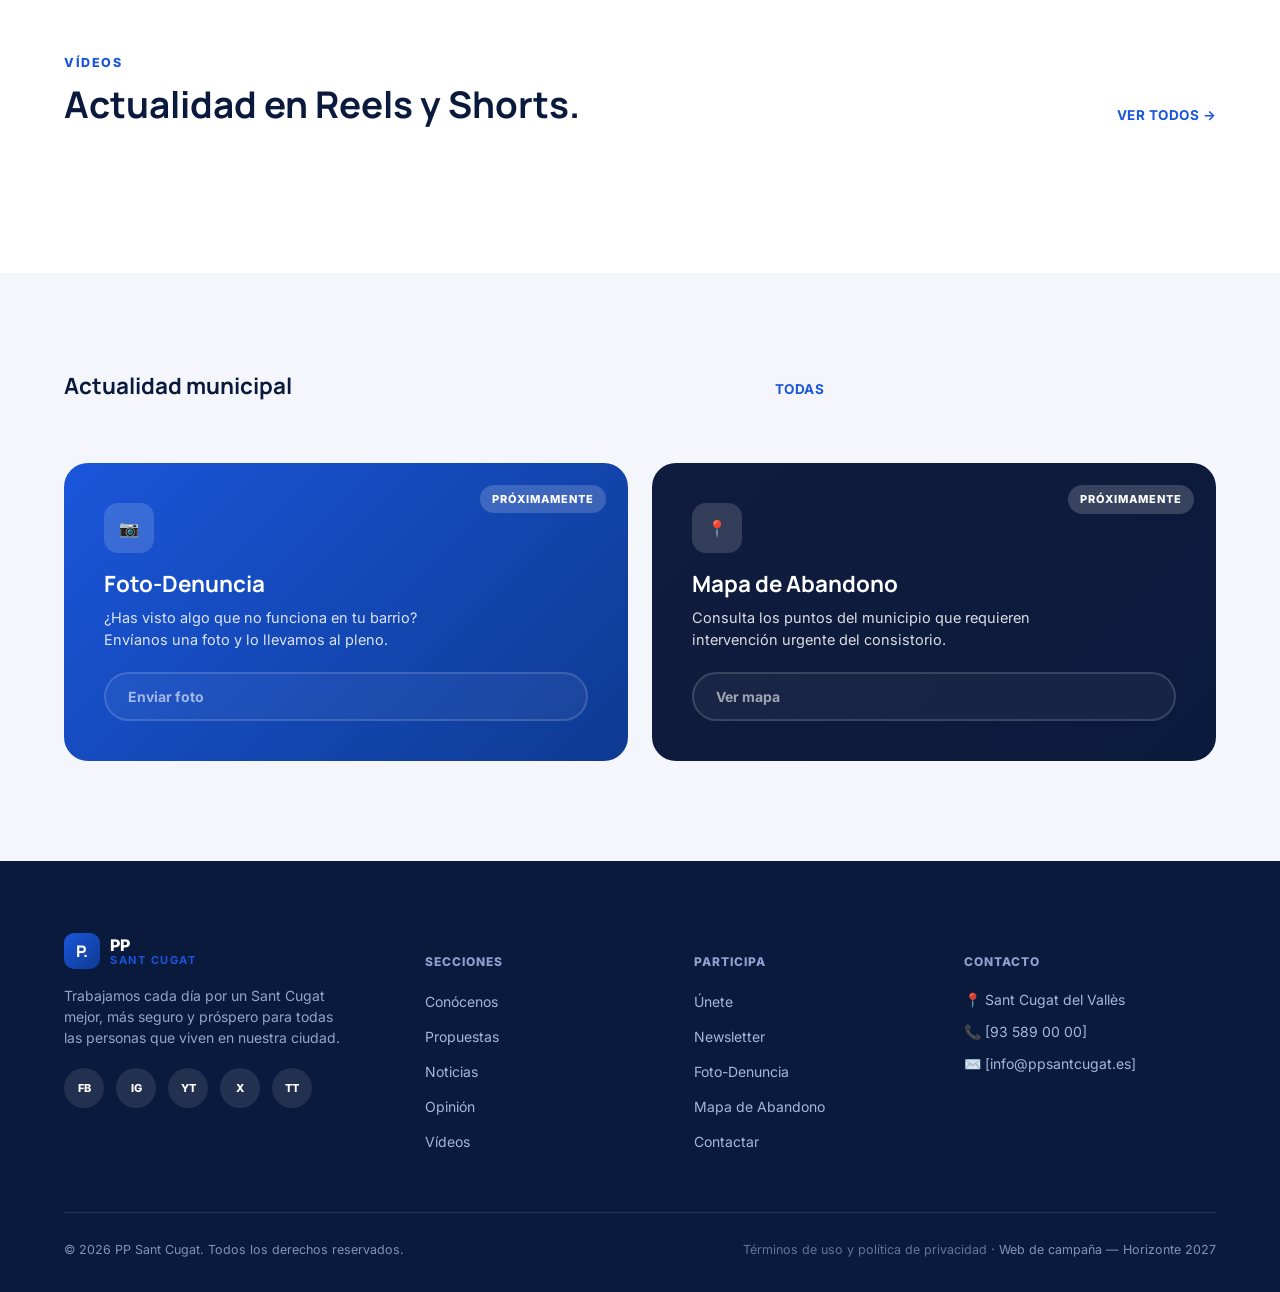
==== commit 6a39eea8: "Update index.html" ====
--- a/index.html
+++ b/index.html
@@ -32,7 +32,7 @@
     </div>
     <div class="hero-media">
       <div class="hero-photo">
-        <img src="assets/candidato.jpg" alt="Álvaro Benejam Peretó" style="width:100%;height:100%;object-fit:cover;border-radius:inherit;">
+        <img src="img/equipo/alvaro-benejam.png" alt="Álvaro Benejam Peretó" style="width:100%;height:100%;object-fit:cover;border-radius:inherit;">
       </div>
       <div class="hero-quote">
         <p data-i18n="hero_quote">"Sant Cugat merece una gestión que piense en las familias y en los jóvenes."</p>
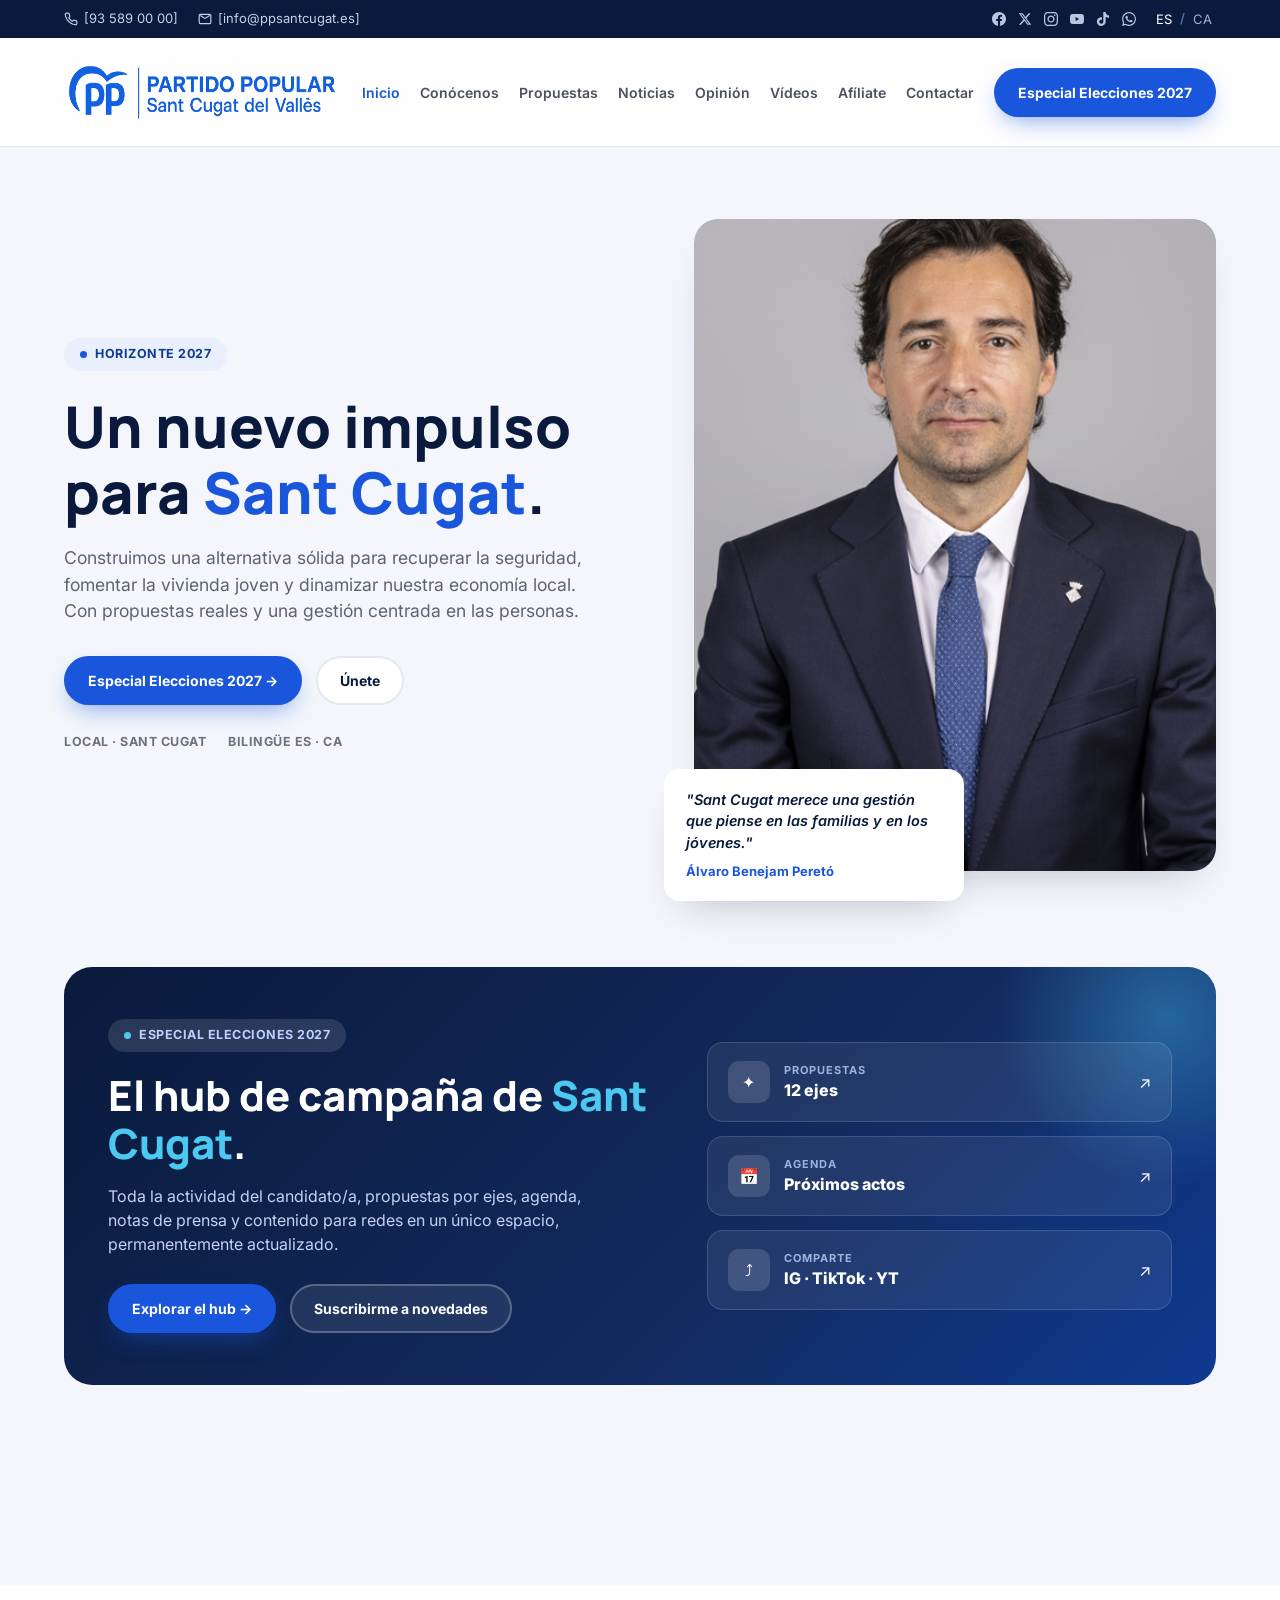
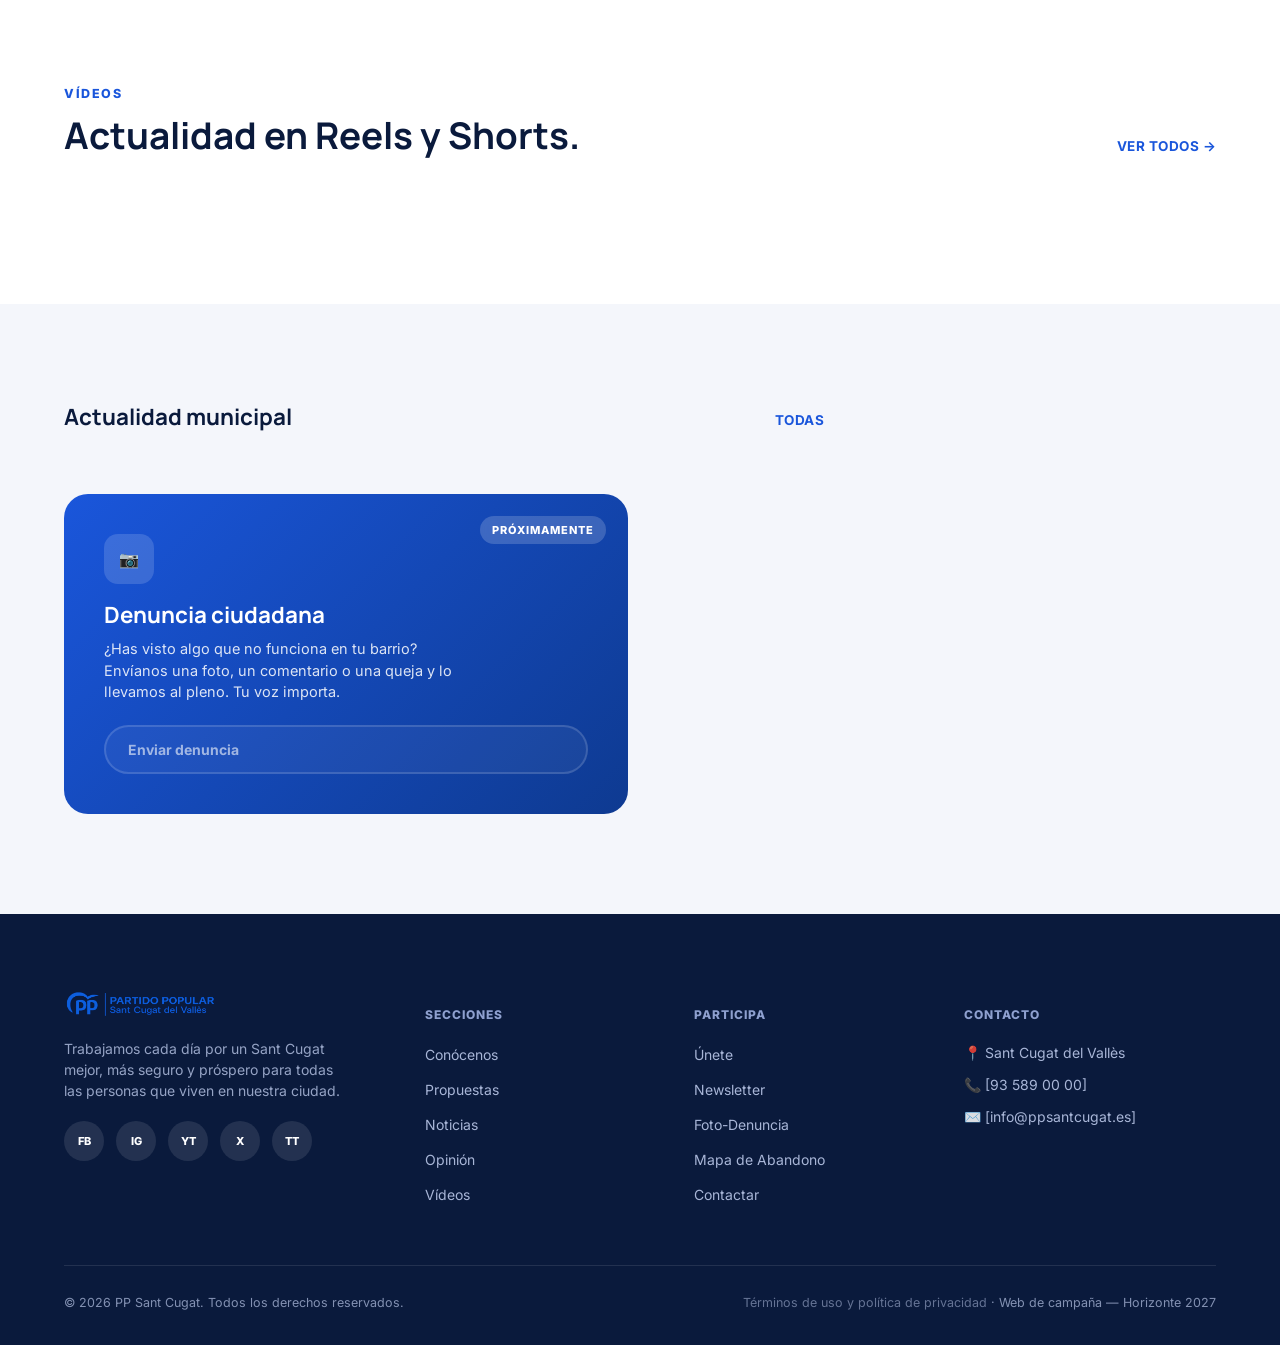
==== commit 68ca4c12: "Update index.html" ====
--- a/index.html
+++ b/index.html
@@ -104,19 +104,12 @@
       <div id="newsList"></div>
     </div>
     <div class="feature-row">
-      <div class="feature-card blue" data-reveal>
+      <div class="feature-card blue" data-reveal style="width:100%;max-width:100%;">
         <span class="soon-pill" data-i18n="soon">Próximamente</span>
         <div class="feature-icon">📷</div>
-        <h3 data-i18n="foto_title">Foto-Denuncia</h3>
-        <p data-i18n="foto_lead">¿Has visto algo que no funciona en tu barrio? Envíanos una foto y lo llevamos al pleno.</p>
-        <span class="btn btn-ghost-dark" style="opacity:.6;cursor:not-allowed;" data-i18n="foto_cta">Enviar foto</span>
-      </div>
-      <div class="feature-card dark" data-reveal>
-        <span class="soon-pill" data-i18n="soon">Próximamente</span>
-        <div class="feature-icon">📍</div>
-        <h3 data-i18n="mapa_title">Mapa de Abandono</h3>
-        <p data-i18n="mapa_lead">Consulta los puntos del municipio que requieren intervención urgente del consistorio.</p>
-        <span class="btn btn-ghost-dark" style="opacity:.6;cursor:not-allowed;" data-i18n="mapa_cta">Ver mapa</span>
+        <h3>Denuncia ciudadana</h3>
+        <p>¿Has visto algo que no funciona en tu barrio? Envíanos una foto, un comentario o una queja y lo llevamos al pleno. Tu voz importa.</p>
+        <span class="btn btn-ghost-dark" style="opacity:.6;cursor:not-allowed;">Enviar denuncia</span>
       </div>
     </div>
   </div>
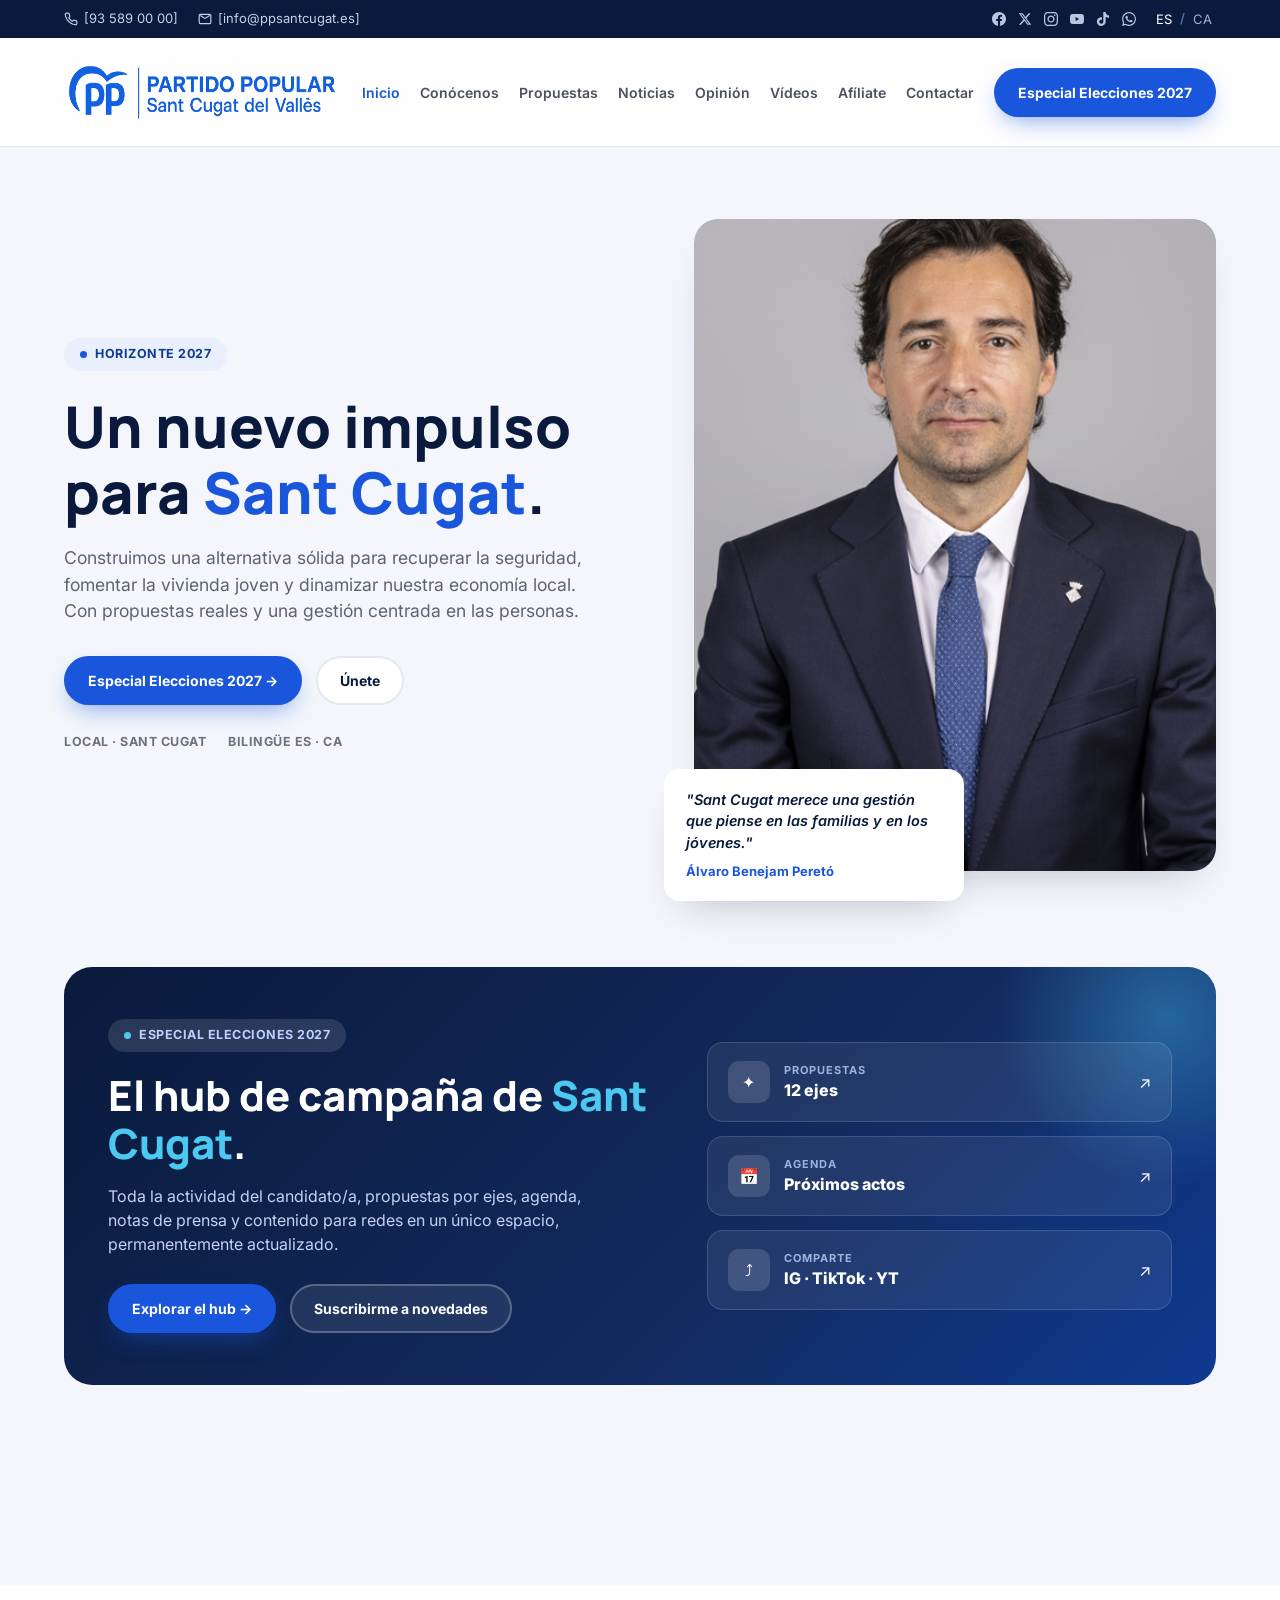
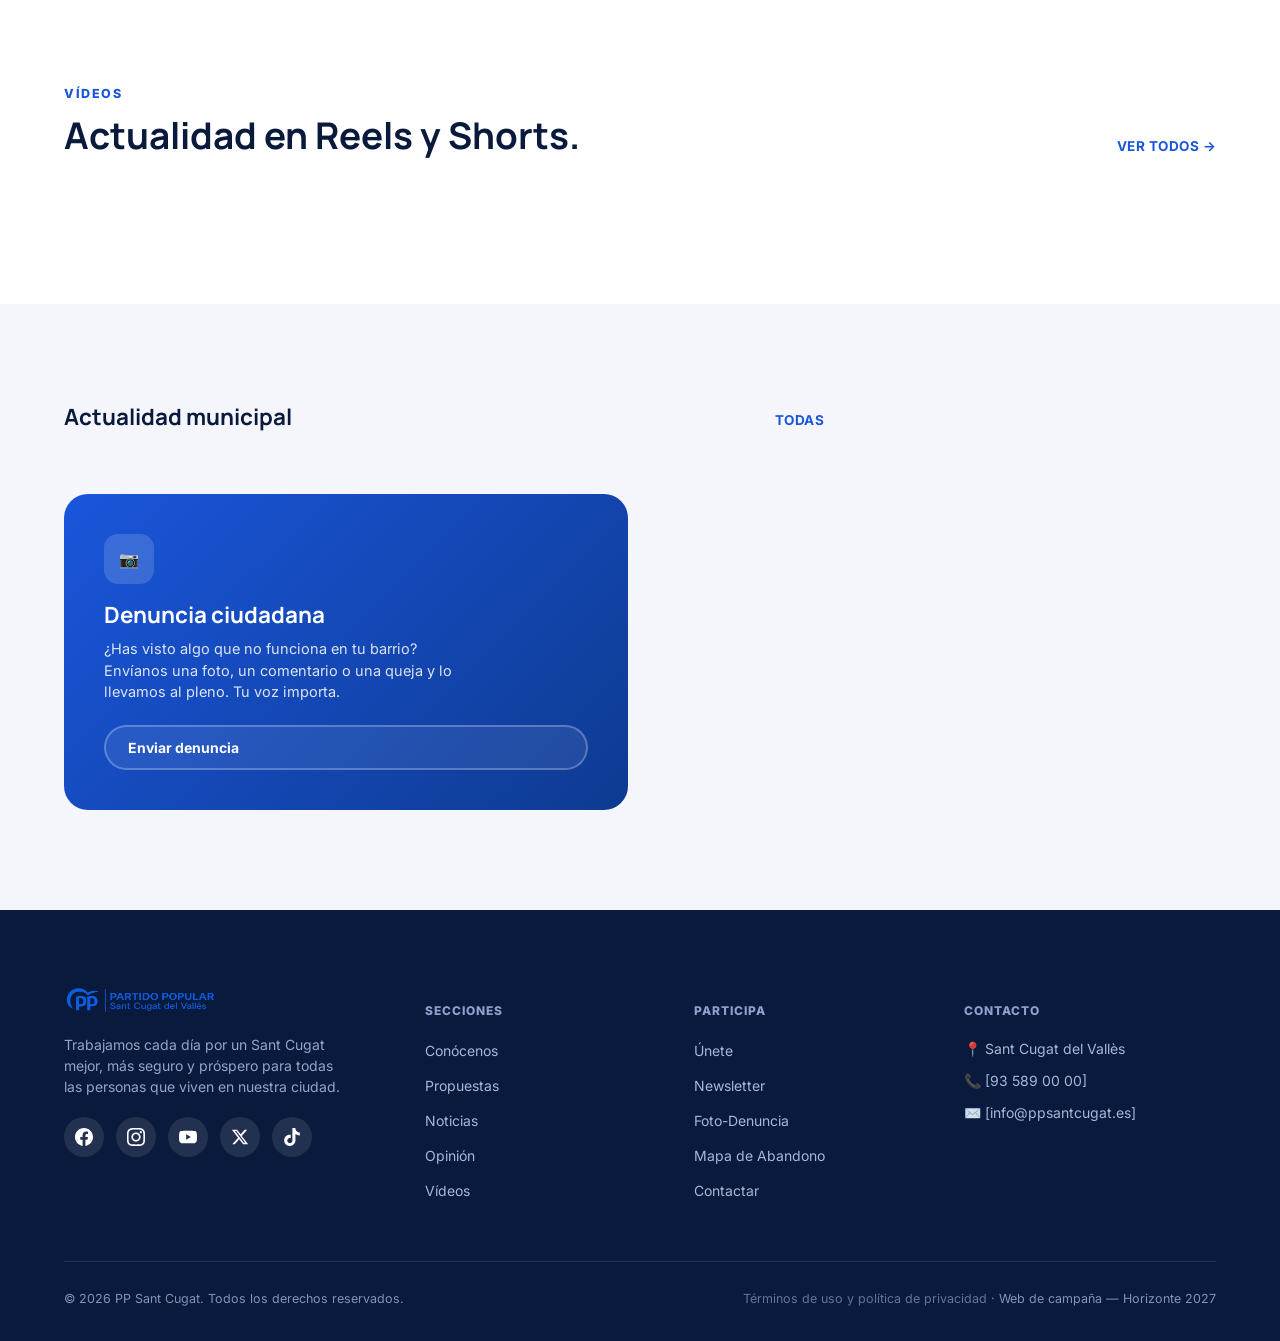
==== commit 66c69ae5: "Update index.html" ====
--- a/index.html
+++ b/index.html
@@ -9,11 +9,81 @@
 <link rel="preconnect" href="https://fonts.gstatic.com" crossorigin>
 <link href="https://fonts.googleapis.com/css2?family=Manrope:wght@500;700;800&family=Inter:wght@400;500;600;700&display=swap" rel="stylesheet">
 <link rel="stylesheet" href="css/style.css">
+<style>
+  .modal-overlay {
+    display: none;
+    position: fixed;
+    inset: 0;
+    background: rgba(0,0,0,0.55);
+    z-index: 1000;
+    align-items: center;
+    justify-content: center;
+  }
+  .modal-overlay.active { display: flex; }
+  .modal-box {
+    background: #fff;
+    border-radius: 20px;
+    padding: 40px;
+    width: 100%;
+    max-width: 520px;
+    margin: 20px;
+    position: relative;
+  }
+  .modal-box h3 { font-size: 1.4rem; margin-bottom: 6px; color: #0d1b3e; }
+  .modal-box p { color: #555; margin-bottom: 24px; font-size: 0.95rem; }
+  .modal-close {
+    position: absolute;
+    top: 16px; right: 20px;
+    background: none; border: none;
+    font-size: 1.5rem; cursor: pointer; color: #888;
+  }
+  .form-group { margin-bottom: 16px; }
+  .form-group label { display: block; font-size: 0.85rem; font-weight: 600; margin-bottom: 6px; color: #0d1b3e; }
+  .form-group input,
+  .form-group textarea,
+  .form-group select {
+    width: 100%;
+    padding: 10px 14px;
+    border: 1.5px solid #dde2ee;
+    border-radius: 10px;
+    font-size: 0.95rem;
+    font-family: inherit;
+    outline: none;
+    transition: border .2s;
+    box-sizing: border-box;
+  }
+  .form-group input:focus,
+  .form-group textarea:focus { border-color: #2563eb; }
+  .form-group textarea { resize: vertical; min-height: 100px; }
+  .btn-submit {
+    width: 100%;
+    padding: 13px;
+    background: #2563eb;
+    color: #fff;
+    border: none;
+    border-radius: 50px;
+    font-size: 1rem;
+    font-weight: 700;
+    cursor: pointer;
+    margin-top: 8px;
+    transition: background .2s;
+  }
+  .btn-submit:hover { background: #1d4ed8; }
+  .form-success {
+    display: none;
+    text-align: center;
+    padding: 20px 0;
+  }
+  .form-success .icon { font-size: 3rem; margin-bottom: 12px; }
+  .form-success h4 { color: #0d1b3e; font-size: 1.2rem; margin-bottom: 8px; }
+  .form-success p { color: #555; }
+</style>
 </head>
 <body>
 <div id="site-header"></div>
 <script src="js/layout.js"></script>
 <script>Layout.header('inicio');</script>
+
 <!-- ============ HERO ============ -->
 <header class="hero" id="inicio">
   <div class="wrap">
@@ -41,6 +111,7 @@
     </div>
   </div>
 </header>
+
 <!-- ============ HUB BANNER ============ -->
 <section id="hub" style="padding:0 0 100px;">
   <div class="hub" data-reveal>
@@ -80,6 +151,7 @@
     </div>
   </div>
 </section>
+
 <!-- ============ VIDEOS ============ -->
 <section id="videos" style="background:var(--surface);">
   <div class="wrap">
@@ -93,6 +165,7 @@
     <div class="video-row" id="videoRow"></div>
   </div>
 </section>
+
 <!-- ============ ACTUALIDAD (noticias principales) ============ -->
 <section id="actualidad">
   <div class="wrap">
@@ -105,20 +178,91 @@
     </div>
     <div class="feature-row">
       <div class="feature-card blue" data-reveal style="width:100%;max-width:100%;">
-        <span class="soon-pill" data-i18n="soon">Próximamente</span>
         <div class="feature-icon">📷</div>
         <h3>Denuncia ciudadana</h3>
         <p>¿Has visto algo que no funciona en tu barrio? Envíanos una foto, un comentario o una queja y lo llevamos al pleno. Tu voz importa.</p>
-        <span class="btn btn-ghost-dark" style="opacity:.6;cursor:not-allowed;">Enviar denuncia</span>
+        <button class="btn btn-ghost-dark" onclick="document.getElementById('modalDenuncia').classList.add('active')">Enviar denuncia</button>
       </div>
     </div>
   </div>
 </section>
+
+<!-- ============ MODAL DENUNCIA ============ -->
+<div class="modal-overlay" id="modalDenuncia">
+  <div class="modal-box">
+    <button class="modal-close" onclick="cerrarModal()">✕</button>
+    <div id="formContent">
+      <h3>📷 Envía tu denuncia</h3>
+      <p>Rellena el formulario y nos pondremos en contacto contigo. Toda denuncia llega directamente al equipo del PP Sant Cugat.</p>
+      <form action="https://formspree.io/f/xeeylwga" method="POST" enctype="multipart/form-data" onsubmit="handleSubmit(event)">
+        <div class="form-group">
+          <label>Nombre completo *</label>
+          <input type="text" name="nombre" placeholder="Tu nombre" required>
+        </div>
+        <div class="form-group">
+          <label>Email de contacto *</label>
+          <input type="email" name="email" placeholder="tu@email.com" required>
+        </div>
+        <div class="form-group">
+          <label>Tipo de denuncia</label>
+          <select name="tipo">
+            <option value="">Selecciona una categoría</option>
+            <option value="seguridad">Seguridad ciudadana</option>
+            <option value="urbanismo">Urbanismo y obras</option>
+            <option value="limpieza">Limpieza y residuos</option>
+            <option value="movilidad">Movilidad y transporte</option>
+            <option value="otro">Otro</option>
+          </select>
+        </div>
+        <div class="form-group">
+          <label>Descripción *</label>
+          <textarea name="mensaje" placeholder="Describe el problema con el mayor detalle posible..." required></textarea>
+        </div>
+        <div class="form-group">
+          <label>Adjuntar foto (opcional)</label>
+          <input type="file" name="foto" accept="image/*">
+        </div>
+        <button type="submit" class="btn-submit">Enviar denuncia →</button>
+      </form>
+    </div>
+    <div class="form-success" id="formSuccess">
+      <div class="icon">✅</div>
+      <h4>¡Denuncia recibida!</h4>
+      <p>Gracias por tu mensaje. Nuestro equipo la revisará y se pondrá en contacto contigo lo antes posible.</p>
+    </div>
+  </div>
+</div>
+
 <footer id="site-footer"></footer>
 <script>Layout.footer();</script>
 <!-- ============ DATOS DINÁMICOS ============ -->
 <script src="data/videos.js"></script>
 <script src="data/news.js"></script>
 <script src="js/main.js"></script>
+<script>
+  function cerrarModal() {
+    document.getElementById('modalDenuncia').classList.remove('active');
+    document.getElementById('formContent').style.display = 'block';
+    document.getElementById('formSuccess').style.display = 'none';
+  }
+  function handleSubmit(e) {
+    e.preventDefault();
+    var form = e.target;
+    var data = new FormData(form);
+    fetch(form.action, {
+      method: 'POST',
+      body: data,
+      headers: { 'Accept': 'application/json' }
+    }).then(function(r) {
+      if (r.ok) {
+        document.getElementById('formContent').style.display = 'none';
+        document.getElementById('formSuccess').style.display = 'block';
+      }
+    });
+  }
+  document.getElementById('modalDenuncia').addEventListener('click', function(e) {
+    if (e.target === this) cerrarModal();
+  });
+</script>
 </body>
 </html>
